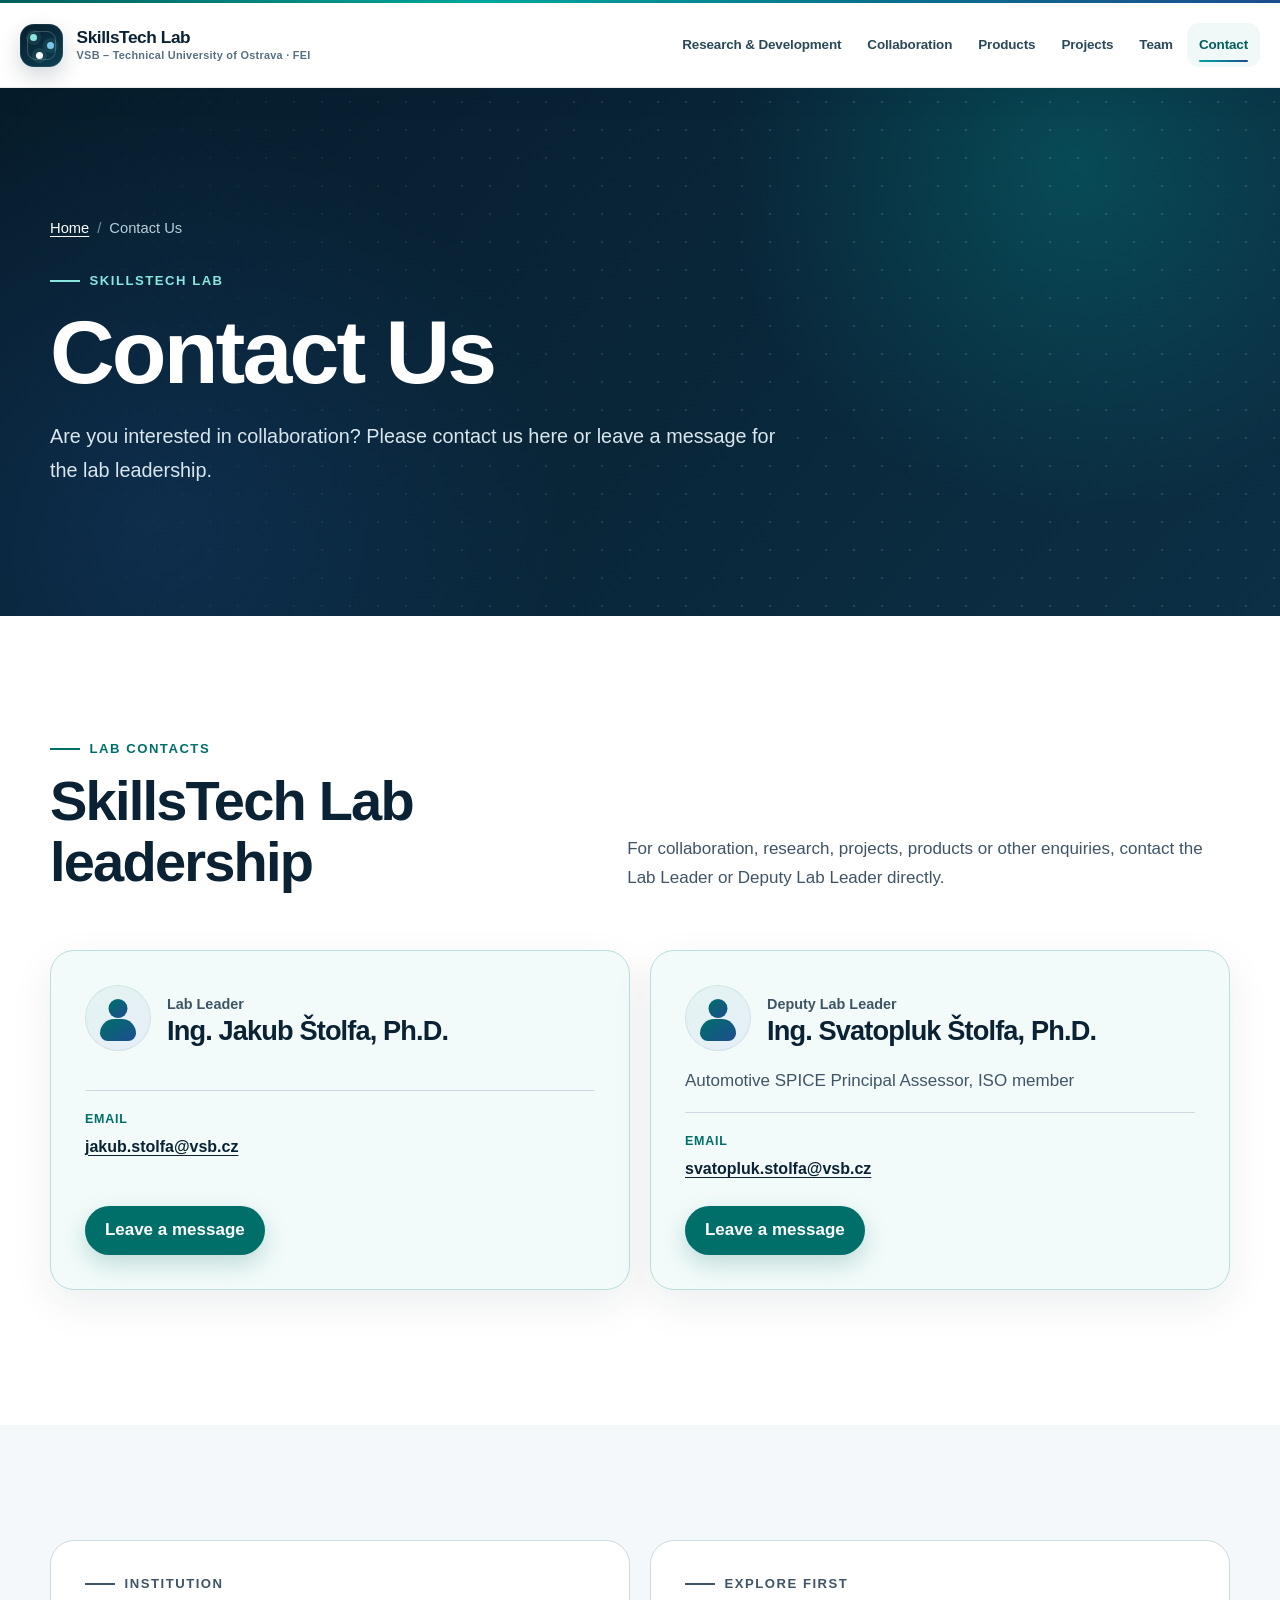
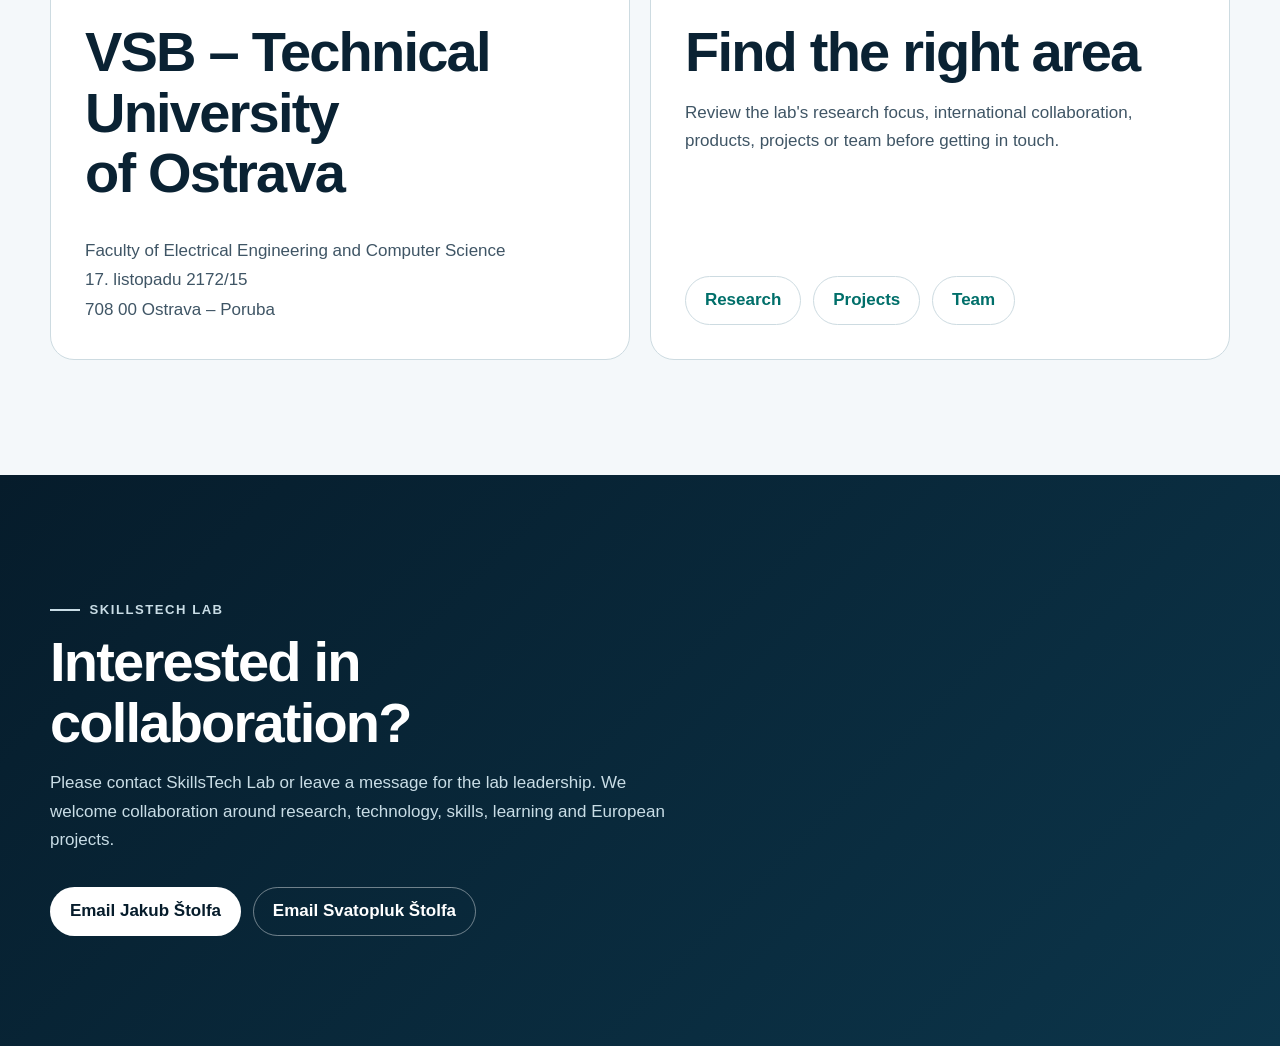
==== contact.html @ 65817375 "v3 v3" ====
<!DOCTYPE html>
<html lang="en"><head><meta charset="utf-8"/><meta content="width=device-width, initial-scale=1" name="viewport"/><title>Contact Us | SkillsTech Lab</title><link href="styles.css" rel="stylesheet"/><link href="assets/favicon.svg" rel="icon" type="image/svg+xml"/><link href="assets/favicon-32.png" rel="icon" sizes="32x32" type="image/png"/><link href="assets/apple-touch-icon.png" rel="apple-touch-icon" sizes="180x180"/></head><body style="margin:0"><header class="demo-header"><div aria-hidden="true" class="demo-header-accent"></div><div class="demo-nav"><a class="demo-brand" href="index.html"><span aria-hidden="true" class="demo-brand-mark"><i></i><i></i><i></i></span><span class="demo-brand-copy"><strong>SkillsTech Lab</strong><small>VSB – Technical University of Ostrava · FEI</small></span></a><nav aria-label="Primary"><a href="research-development.html">Research &amp; Development</a><a href="strategic-collaboration-network.html">Collaboration</a><a href="products.html">Products</a><a href="projects.html">Projects</a><a href="team.html">Team</a><a aria-current="page" href="contact.html">Contact</a></nav></div></header><div class="stl-site" id="stl-content">
<section aria-labelledby="stl-page-title" class="stl-page-hero stl-full-bleed">
<div class="stl-container">
<nav aria-label="Breadcrumb" class="stl-breadcrumbs"><a href="index.html">Home</a><span aria-hidden="true">/</span><span>Contact Us</span></nav>
<p class="stl-kicker">SkillsTech Lab</p>
<h1 id="stl-page-title">Contact Us</h1>
<p class="stl-lead">Are you interested in collaboration? Please contact us here or leave a message for the lab leadership.</p>
</div>
</section>
<section class="stl-section stl-full-bleed">
<div class="stl-container">
<div class="stl-section-heading">
<div><p class="stl-kicker">Lab contacts</p><h2>SkillsTech Lab leadership</h2></div>
<p>For collaboration, research, projects, products or other enquiries, contact the Lab Leader or Deputy Lab Leader directly.</p>
</div>
<div class="stl-team-leadership">
<article class="stl-card stl-person stl-contact-person stl-card--tint">
<div class="stl-person-top"><div aria-hidden="true" class="stl-avatar"></div><div><p class="stl-role">Lab Leader</p><h3>Ing. Jakub Štolfa, Ph.D.</h3></div></div>
<div class="stl-contact-detail"><span>Email</span><a class="stl-contact-email" href="mailto:jakub.stolfa@vsb.cz">jakub.stolfa@vsb.cz</a></div>
<div class="stl-actions stl-contact-message-actions"><a class="stl-button" href="mailto:jakub.stolfa@vsb.cz?subject=SkillsTech%20Lab%20collaboration">Leave a message</a></div></article>
<article class="stl-card stl-person stl-contact-person stl-card--tint">
<div class="stl-person-top"><div aria-hidden="true" class="stl-avatar"></div><div><p class="stl-role">Deputy Lab Leader</p><h3>Ing. Svatopluk Štolfa, Ph.D.</h3></div></div>
<p>Automotive SPICE Principal Assessor, ISO member</p>
<div class="stl-contact-detail"><span>Email</span><a class="stl-contact-email" href="mailto:svatopluk.stolfa@vsb.cz">svatopluk.stolfa@vsb.cz</a></div>
<div class="stl-actions stl-contact-message-actions"><a class="stl-button" href="mailto:svatopluk.stolfa@vsb.cz?subject=SkillsTech%20Lab%20collaboration">Leave a message</a></div></article>
</div>
</div>
</section>
<section class="stl-section stl-section--soft stl-full-bleed">
<div class="stl-container">
<div class="stl-grid stl-grid--2">
<article class="stl-card stl-card--flat stl-contact-context"><p class="stl-kicker">Institution</p><h2>VSB – Technical University of Ostrava</h2><address class="stl-address">Faculty of Electrical Engineering and Computer Science<br/>17. listopadu 2172/15<br/>708 00 Ostrava – Poruba</address></article>
<article class="stl-card stl-card--flat stl-contact-context">
<p class="stl-kicker">Explore first</p>
<h2>Find the right area</h2>
<p>Review the lab's research focus, international collaboration, products, projects or team before getting in touch.</p>
<div class="stl-actions"><a class="stl-button stl-button--text" href="research-development.html">Research</a><a class="stl-button stl-button--text" href="projects.html">Projects</a><a class="stl-button stl-button--text" href="team.html">Team</a></div>
</article>
</div>
</div>
</section>
<section class="stl-endcap stl-full-bleed">
<div class="stl-container">
<p class="stl-kicker">SkillsTech Lab</p>
<h2>Interested in collaboration?</h2>
<p>Please contact SkillsTech Lab or leave a message for the lab leadership. We welcome collaboration around research, technology, skills, learning and European projects.</p>
<div class="stl-actions"><a class="stl-button stl-button--light" href="mailto:jakub.stolfa@vsb.cz?subject=SkillsTech%20Lab%20collaboration">Email Jakub Štolfa</a><a class="stl-button stl-button--ghost" href="mailto:svatopluk.stolfa@vsb.cz?subject=SkillsTech%20Lab%20collaboration">Email Svatopluk Štolfa</a></div>
</div>
</section>
</div></body></html>
---- styles.css ----
/*
SkillsTech Lab - WordPress content styles
Scope: all selectors are intentionally contained under .stl-site to avoid changing the existing WordPress header/theme.
Source design: PPT v20260817 + supplied mock-up used for visual inspiration only.
Accessibility target: WCAG 2.2 AA-oriented implementation for the supplied page content.
*/

.stl-site {
  --stl-ink: #0a2233;
  --stl-ink-soft: #3f5565;
  --stl-bg: #ffffff;
  --stl-surface: #f4f8fa;
  --stl-surface-2: #eaf3f5;
  --stl-line: #cddbe1;
  --stl-teal: #006f6a;
  --stl-teal-bright: #00a79d;
  --stl-cyan: #08738f;
  --stl-blue: #1d4d8f;
  --stl-navy: #061c2b;
  --stl-navy-2: #0c2f45;
  --stl-focus: #ffbf47;
  --stl-radius-sm: 14px;
  --stl-radius: 24px;
  --stl-radius-lg: 34px;
  --stl-shadow: 0 22px 64px rgba(7, 32, 49, .12);
  --stl-shadow-soft: 0 14px 42px rgba(7, 32, 49, .08);
  --stl-content: 1180px;
  color: var(--stl-ink);
  background: var(--stl-bg);
  font-family: Inter, Aptos, "Segoe UI", Roboto, Helvetica, Arial, sans-serif;
  font-size: 17px;
  line-height: 1.68;
  text-rendering: optimizeLegibility;
  -webkit-font-smoothing: antialiased;
}

.stl-site *,
.stl-site *::before,
.stl-site *::after { box-sizing: border-box; }

.stl-site img,
.stl-site svg { max-width: 100%; height: auto; }

.stl-site a { color: var(--stl-teal); text-underline-offset: .18em; text-decoration-thickness: .08em; }
.stl-site a:hover { text-decoration-thickness: .13em; }

.stl-site :where(a, button, [tabindex]):focus-visible {
  outline: 3px solid var(--stl-navy);
  outline-offset: 3px;
  box-shadow: 0 0 0 6px var(--stl-focus);
  border-radius: 8px;
}

.stl-site h1,
.stl-site h2,
.stl-site h3,
.stl-site h4 {
  color: inherit;
  margin: 0;
  font-weight: 800;
  line-height: 1.08;
  letter-spacing: -.032em;
  text-wrap: balance;
}

.stl-site h1 { font-size: clamp(2.65rem, 7vw, 5.65rem); max-width: 11ch; }
.stl-site h2 { font-size: clamp(2rem, 4.4vw, 3.5rem); max-width: 18ch; }
.stl-site h3 { font-size: clamp(1.25rem, 2.2vw, 1.7rem); }
.stl-site h4 { font-size: 1.05rem; letter-spacing: -.015em; }
.stl-site p { margin: 0; }
.stl-site p + p { margin-top: 1rem; }
.stl-site ul { margin: 0; padding-left: 1.25rem; }
.stl-site li + li { margin-top: .62rem; }
.stl-site strong { font-weight: 780; }

.stl-site .stl-container {
  width: min(calc(100% - 40px), var(--stl-content));
  margin-inline: auto;
}

.stl-site .stl-full-bleed {
  width: 100vw;
  margin-left: calc(50% - 50vw);
  margin-right: calc(50% - 50vw);
}

.stl-site .stl-section {
  padding-block: clamp(72px, 9vw, 122px);
  position: relative;
}

.stl-site .stl-section--soft { background: var(--stl-surface); }
.stl-site .stl-section--ink { background: var(--stl-navy); color: #fff; }
.stl-site .stl-section--teal { background: #eaf8f7; }
.stl-site .stl-section--logo-wall { background: #fff; color: var(--stl-ink); }

.stl-site .stl-kicker {
  display: inline-flex;
  align-items: center;
  gap: .6rem;
  margin-bottom: .85rem;
  color: var(--stl-teal);
  font-size: .82rem;
  font-weight: 850;
  letter-spacing: .115em;
  line-height: 1.35;
  text-transform: uppercase;
}
.stl-site .stl-kicker::before {
  content: "";
  width: 30px;
  height: 2px;
  background: currentColor;
}
.stl-site .stl-section--ink .stl-kicker,
.stl-site .stl-page-hero .stl-kicker,
.stl-site .stl-hero .stl-kicker { color: #89e7e0; }

.stl-site .stl-lead {
  max-width: 68ch;
  margin-top: 1.25rem;
  color: var(--stl-ink-soft);
  font-size: clamp(1.06rem, 1.65vw, 1.24rem);
  line-height: 1.7;
}
.stl-site .stl-section--ink .stl-lead,
.stl-site .stl-page-hero .stl-lead,
.stl-site .stl-hero .stl-lead { color: #d8e7ee; }

.stl-site .stl-section-heading {
  display: grid;
  grid-template-columns: minmax(0, .9fr) minmax(0, 1.1fr);
  gap: clamp(24px, 7vw, 84px);
  align-items: end;
  margin-bottom: clamp(34px, 5vw, 58px);
}
.stl-site .stl-section-heading > :last-child { max-width: 66ch; color: var(--stl-ink-soft); }
.stl-site .stl-section--ink .stl-section-heading > :last-child { color: #c9dce5; }

/* Buttons */
.stl-site .stl-actions { display: flex; flex-wrap: wrap; gap: 12px; margin-top: 2rem; }
.stl-site .stl-button {
  min-height: 48px;
  display: inline-flex;
  align-items: center;
  justify-content: center;
  gap: .55rem;
  padding: .82rem 1.18rem;
  border: 1px solid transparent;
  border-radius: 999px;
  background: var(--stl-teal);
  color: #fff;
  font-weight: 800;
  line-height: 1.2;
  text-decoration: none;
  box-shadow: 0 9px 24px rgba(0, 111, 106, .22);
  transition: transform .18s ease, box-shadow .18s ease, background-color .18s ease;
}
.stl-site .stl-button:hover {
  background: #005d59;
  color: #fff;
  text-decoration: none;
  transform: translateY(-2px);
  box-shadow: 0 12px 28px rgba(0, 93, 89, .28);
}
.stl-site .stl-button--light { background: #fff; color: var(--stl-navy); box-shadow: none; }
.stl-site .stl-button--light:hover { background: #edf8f7; color: var(--stl-navy); }
.stl-site .stl-button--ghost { background: transparent; border-color: rgba(255,255,255,.42); color: #fff; box-shadow: none; }
.stl-site .stl-button--ghost:hover { background: rgba(255,255,255,.1); }
.stl-site .stl-button--text { background: transparent; color: var(--stl-teal); border-color: var(--stl-line); box-shadow: none; }
.stl-site .stl-button--text:hover { background: #eef8f7; color: #005d59; }

/* Home hero */
.stl-site .stl-hero {
  min-height: min(840px, 82svh);
  display: grid;
  align-items: center;
  overflow: hidden;
  isolation: isolate;
  color: #fff;
  background:
    radial-gradient(circle at 16% 18%, rgba(0, 167, 157, .34), transparent 30%),
    radial-gradient(circle at 86% 22%, rgba(11, 134, 168, .28), transparent 30%),
    radial-gradient(circle at 72% 88%, rgba(29, 77, 143, .28), transparent 32%),
    linear-gradient(125deg, #041522 0%, #08283b 54%, #071e31 100%);
}
.stl-site .stl-hero::before {
  content: "";
  position: absolute;
  inset: 0;
  z-index: -2;
  opacity: .6;
  background:
    conic-gradient(from 90deg at 50% 50%, transparent 0 18%, rgba(0,167,157,.28) 21%, transparent 26% 55%, rgba(11,134,168,.2) 60%, transparent 66% 100%);
  filter: blur(44px);
  animation: stl-aurora 24s linear infinite;
}
.stl-site .stl-hero::after {
  content: "";
  position: absolute;
  inset: 0;
  z-index: -1;
  opacity: .22;
  background-image:
    linear-gradient(rgba(255,255,255,.12) 1px, transparent 1px),
    linear-gradient(90deg, rgba(255,255,255,.12) 1px, transparent 1px);
  background-size: 64px 64px;
  mask-image: radial-gradient(circle at 70% 46%, #000 10%, transparent 64%);
}
@keyframes stl-aurora {
  0% { transform: translate3d(-2%, -1%, 0) rotate(0deg) scale(1); }
  50% { transform: translate3d(3%, 2%, 0) rotate(180deg) scale(1.04); }
  100% { transform: translate3d(-2%, -1%, 0) rotate(360deg) scale(1); }
}
.stl-site .stl-hero-grid {
  display: grid;
  grid-template-columns: minmax(0, 1.05fr) minmax(360px, .95fr);
  gap: clamp(40px, 7vw, 88px);
  align-items: center;
  padding-block: clamp(70px, 9vw, 116px);
}
.stl-site .stl-hero h1 { color: #fff; }
.stl-site .stl-hero .stl-lead { max-width: 63ch; }
.stl-site .stl-hero-note {
  margin-top: 1.15rem;
  max-width: 60ch;
  color: #9fc0ce;
  font-size: .93rem;
}
.stl-site .stl-focus-panel {
  position: relative;
  display: grid;
  grid-template-columns: repeat(2, minmax(0, 1fr));
  gap: 12px;
  padding: 18px;
  border: 1px solid rgba(255,255,255,.18);
  border-radius: var(--stl-radius-lg);
  background: rgba(255,255,255,.075);
  box-shadow: 0 30px 90px rgba(0,0,0,.24);
  backdrop-filter: blur(14px);
}
.stl-site .stl-focus-panel::before {
  content: "";
  position: absolute;
  inset: -1px;
  z-index: -1;
  border-radius: inherit;
  background: linear-gradient(135deg, rgba(137,231,224,.6), transparent 30%, transparent 70%, rgba(92,151,220,.5));
  opacity: .45;
}
.stl-site .stl-focus-card {
  min-height: 164px;
  display: flex;
  flex-direction: column;
  justify-content: space-between;
  gap: 18px;
  padding: 22px;
  border: 1px solid rgba(255,255,255,.12);
  border-radius: 22px;
  background: linear-gradient(155deg, rgba(255,255,255,.13), rgba(255,255,255,.055));
  color: #fff;
  text-decoration: none;
  transition: transform .18s ease, background-color .18s ease;
}
.stl-site .stl-focus-card:hover { transform: translateY(-3px); text-decoration: none; background: rgba(255,255,255,.12); }
.stl-site .stl-focus-card strong { font-size: 1.08rem; line-height: 1.24; }
.stl-site .stl-focus-card span { color: #b9d3de; font-size: .88rem; line-height: 1.45; }
.stl-site .stl-focus-index {
  width: 38px; height: 38px; display: grid; place-items: center;
  border-radius: 12px; background: rgba(137,231,224,.14); border: 1px solid rgba(137,231,224,.3);
  color: #a7f4ee; font-weight: 900; font-size: .86rem;
}
.stl-site .stl-stats {
  display: grid;
  grid-template-columns: repeat(3, minmax(0, 1fr));
  gap: 12px;
  margin-top: 2.2rem;
}
.stl-site .stl-stat {
  padding: 16px 18px;
  border-top: 1px solid rgba(255,255,255,.22);
}
.stl-site .stl-stat strong { display: block; color: #fff; font-size: clamp(1.35rem, 2.6vw, 2rem); line-height: 1.1; }
.stl-site .stl-stat span { display: block; margin-top: .4rem; color: #aac5d1; font-size: .86rem; line-height: 1.4; }

/* Standard page hero */
.stl-site .stl-page-hero {
  overflow: hidden;
  isolation: isolate;
  position: relative;
  padding-block: clamp(80px, 10vw, 132px);
  color: #fff;
  background:
    radial-gradient(circle at 84% 15%, rgba(0,167,157,.27), transparent 30%),
    radial-gradient(circle at 12% 82%, rgba(29,77,143,.28), transparent 34%),
    linear-gradient(130deg, var(--stl-navy), var(--stl-navy-2));
}
.stl-site .stl-page-hero::after {
  content: "";
  position: absolute;
  inset: 0;
  z-index: -1;
  opacity: .16;
  background-image: radial-gradient(circle, rgba(255,255,255,.8) 1px, transparent 1.5px);
  background-size: 28px 28px;
  mask-image: linear-gradient(90deg, transparent, #000 55%, #000);
}
.stl-site .stl-page-hero h1 { max-width: 13ch; }
.stl-site .stl-breadcrumbs { display: flex; flex-wrap: wrap; gap: .5rem; margin-bottom: 1.4rem; color: #b7cfd9; font-size: .92rem; }
.stl-site .stl-breadcrumbs a { color: #fff; }
.stl-site .stl-breadcrumbs span[aria-hidden="true"] { opacity: .65; }

/* Grids/cards */
.stl-site .stl-grid { display: grid; gap: 20px; }
.stl-site .stl-grid--2 { grid-template-columns: repeat(2, minmax(0, 1fr)); }
.stl-site .stl-grid--3 { grid-template-columns: repeat(3, minmax(0, 1fr)); }
.stl-site .stl-grid--4 { grid-template-columns: repeat(4, minmax(0, 1fr)); }

.stl-site .stl-card {
  position: relative;
  display: flex;
  flex-direction: column;
  gap: 16px;
  min-width: 0;
  padding: clamp(24px, 3vw, 34px);
  border: 1px solid var(--stl-line);
  border-radius: var(--stl-radius);
  background: #fff;
  box-shadow: var(--stl-shadow-soft);
}
.stl-site .stl-card p,
.stl-site .stl-card li { color: var(--stl-ink-soft); }
.stl-site .stl-card .stl-actions { margin-top: auto; padding-top: .45rem; }
.stl-site .stl-card--flat { box-shadow: none; }
.stl-site .stl-card--tint { background: #f2fbfa; border-color: #b9dfdc; }
.stl-site .stl-card--dark { background: #0a2a3d; border-color: rgba(255,255,255,.13); color: #fff; box-shadow: none; }
.stl-site .stl-card--dark p,
.stl-site .stl-card--dark li { color: #c8dce5; }
.stl-site .stl-card-number {
  width: 48px; height: 48px; display: grid; place-items: center;
  border-radius: 15px; background: #e6f6f4; color: var(--stl-teal); font-weight: 900;
}
.stl-site .stl-card--dark .stl-card-number { background: rgba(137,231,224,.13); color: #a7f4ee; }
.stl-site .stl-chip {
  width: fit-content;
  display: inline-flex;
  align-items: center;
  min-height: 30px;
  padding: .28rem .62rem;
  border-radius: 999px;
  background: #e9f6f5;
  color: #005d59;
  font-size: .76rem;
  font-weight: 850;
  line-height: 1.2;
  letter-spacing: .025em;
}
.stl-site .stl-chip--blue { background: #edf2fb; color: #244f89; }
.stl-site .stl-chip--ink { background: #e8eef1; color: #243e4e; }

/* Pillar blocks */
.stl-site .stl-pillar {
  scroll-margin-top: 110px;
  display: grid;
  grid-template-columns: minmax(260px, .72fr) minmax(0, 1.28fr);
  gap: clamp(28px, 6vw, 72px);
  align-items: start;
}
.stl-site .stl-pillar + .stl-pillar { margin-top: clamp(76px, 10vw, 126px); }
.stl-site .stl-pillar-label {
  position: sticky;
  top: 110px;
  padding: 28px;
  border-radius: var(--stl-radius);
  color: #fff;
  background: linear-gradient(145deg, #006f6a, #08738f);
  box-shadow: var(--stl-shadow);
}
.stl-site .stl-pillar-label--blue { background: linear-gradient(145deg, #19447c, #0d778f); }
.stl-site .stl-pillar-label--navy { background: linear-gradient(145deg, #082538, #1d4d8f); }
.stl-site .stl-pillar-label p { margin-top: .7rem; color: #d7eff1; }
.stl-site .stl-pillar-content { display: grid; gap: 16px; }
.stl-site .stl-point {
  display: grid;
  grid-template-columns: 42px 1fr;
  gap: 16px;
  padding: 22px;
  border: 1px solid var(--stl-line);
  border-radius: 20px;
  background: #fff;
}
.stl-site .stl-point-index {
  width: 42px; height: 42px; display: grid; place-items: center;
  border-radius: 13px; background: #e8f5f4; color: var(--stl-teal); font-weight: 900;
}
.stl-site .stl-point p { color: var(--stl-ink-soft); }
.stl-site .stl-evidence {
  margin-top: .9rem;
  padding: 16px 18px;
  border-left: 4px solid #62b9b3;
  border-radius: 0 14px 14px 0;
  background: #f0f8f8;
  color: #354e5d;
  font-size: .93rem;
}

/* Feature bands */
.stl-site .stl-band {
  display: grid;
  grid-template-columns: minmax(0, 1fr) auto;
  gap: 24px;
  align-items: center;
  padding: clamp(26px, 4vw, 42px);
  border-radius: var(--stl-radius-lg);
  color: #fff;
  background: linear-gradient(110deg, #006f6a, #08738f 58%, #1d4d8f);
  box-shadow: var(--stl-shadow);
}
.stl-site .stl-band h2 { font-size: clamp(1.8rem, 3vw, 2.7rem); }
.stl-site .stl-band p { max-width: 68ch; margin-top: .8rem; color: #e0f2f4; }

/* Products */
.stl-site .stl-product-card { min-height: 330px; }
.stl-site .stl-product-logo {
  position: relative;
  width: 100%;
  height: 92px;
  display: flex;
  align-items: center;
  justify-content: center;
  padding: 8px 10px;
  border: 0;
  border-radius: 0;
  background: transparent;
  overflow: hidden;
}
.stl-site .stl-product-logo img {
  display: block;
  width: auto;
  height: auto;
  max-width: min(100%, 230px);
  max-height: 66px;
  margin-inline: auto;
  object-fit: contain;
  object-position: center center;
}

/* Projects */
.stl-site .stl-project-group + .stl-project-group { margin-top: 66px; }
.stl-site .stl-project-group-head {
  display: flex;
  justify-content: space-between;
  gap: 22px;
  align-items: end;
  margin-bottom: 24px;
  padding-bottom: 16px;
  border-bottom: 1px solid var(--stl-line);
}
.stl-site .stl-project-group-head p { max-width: 60ch; color: var(--stl-ink-soft); }
.stl-site .stl-project-card { min-height: 245px; }
.stl-site .stl-project-mark {
  width: 64px; height: 64px; display: grid; place-items: center;
  flex: 0 0 auto;
  border-radius: 19px;
  background: linear-gradient(145deg, #e5f6f4, #eaf0f8);
  color: #0a5f67;
  font-size: .9rem;
  font-weight: 900;
  letter-spacing: .02em;
  text-align: center;
}
.stl-site .stl-project-card h3 { min-height: 2.2em; }
.stl-site .stl-project-card .stl-meta { display: flex; flex-wrap: wrap; gap: 7px; }
.stl-site .stl-project-card .stl-actions { margin-top: auto; }
.stl-site .stl-budget {
  margin-top: 42px;
  padding: 28px;
  border-radius: var(--stl-radius);
  background: #e9f7f6;
  border: 1px solid #b7ddd9;
  text-align: center;
}
.stl-site .stl-budget strong { display: block; font-size: clamp(1.55rem, 3vw, 2.45rem); color: #005f5a; line-height: 1.15; }
.stl-site .stl-budget span { display: block; margin-top: .55rem; color: var(--stl-ink-soft); }

/* Team */
.stl-site .stl-team-leadership {
  display: grid;
  grid-template-columns: repeat(2, minmax(0, 1fr));
  gap: 20px;
  margin-bottom: 20px;
}
.stl-site .stl-person { min-height: 250px; }
.stl-site .stl-person-top { display: flex; align-items: center; gap: 16px; }
.stl-site .stl-avatar {
  position: relative;
  width: 66px;
  height: 66px;
  display: block;
  flex: 0 0 auto;
  border-radius: 50%;
  background: linear-gradient(145deg, #e4f4f2, #e7eef8);
  box-shadow: inset 0 0 0 1px rgba(0,95,90,.10);
  overflow: hidden;
}
.stl-site .stl-avatar::before {
  content: "";
  position: absolute;
  width: 19px;
  height: 19px;
  left: 50%;
  top: 14px;
  transform: translateX(-50%);
  border-radius: 50%;
  background: linear-gradient(145deg, #006f6a, #1d4d8f);
}
.stl-site .stl-avatar::after {
  content: "";
  position: absolute;
  width: 36px;
  height: 22px;
  left: 50%;
  bottom: 10px;
  transform: translateX(-50%);
  border-radius: 20px 20px 11px 11px;
  background: linear-gradient(145deg, #006f6a, #1d4d8f);
}
.stl-site .stl-role { color: var(--stl-teal); font-weight: 800; font-size: .9rem; }
.stl-site .stl-person p { color: var(--stl-ink-soft); }
.stl-site .stl-team-note {
  margin-top: 20px;
  padding: 20px 22px;
  border: 1px dashed #9fb8c2;
  border-radius: 18px;
  background: #f8fbfc;
  color: var(--stl-ink-soft);
}

/* Link lists / collaboration */
.stl-site .stl-link-card a { font-weight: 820; }
.stl-site .stl-collab-step { min-height: 300px; }
.stl-site .stl-collab-step .stl-card-number { margin-bottom: .25rem; }

/* Compact home summaries */
.stl-site .stl-summary-card { min-height: 300px; }
.stl-site .stl-summary-card ul { color: var(--stl-ink-soft); }
.stl-site .stl-summary-list {
  display: grid;
  grid-template-columns: repeat(5, minmax(0, 1fr));
  gap: 10px;
}
.stl-site .stl-summary-pill {
  display: flex;
  align-items: center;
  justify-content: center;
  min-height: 82px;
  padding: 16px;
  border: 1px solid rgba(255,255,255,.14);
  border-radius: 18px;
  background: rgba(255,255,255,.07);
  color: #fff;
  font-weight: 800;
  text-align: center;
  line-height: 1.25;
}

/* Footer CTA inside content, not the theme footer */
.stl-site .stl-endcap {
  padding-block: clamp(74px, 9vw, 110px);
  background: linear-gradient(135deg, #061c2b, #0c354a);
  color: #fff;
}
.stl-site .stl-endcap h2 { max-width: 20ch; }
.stl-site .stl-endcap p { max-width: 66ch; margin-top: 1rem; color: #c9dde6; }

/* Utilities */
.stl-site .stl-muted { color: var(--stl-ink-soft); }
.stl-site .stl-max-text { max-width: 68ch; }
.stl-site .stl-mt-0 { margin-top: 0; }
.stl-site .stl-mt-1 { margin-top: 1rem; }
.stl-site .stl-mt-2 { margin-top: 2rem; }
.stl-site .stl-center { text-align: center; }
.stl-site .stl-center h2,
.stl-site .stl-center .stl-lead { margin-inline: auto; }
.stl-site [id] { scroll-margin-top: 110px; }

/* Responsive */
@media (max-width: 1060px) {
  .stl-site .stl-hero-grid { grid-template-columns: 1fr; }
  .stl-site .stl-focus-panel { max-width: 760px; }
  .stl-site .stl-grid--4 { grid-template-columns: repeat(2, minmax(0, 1fr)); }
  .stl-site .stl-grid--3 { grid-template-columns: repeat(2, minmax(0, 1fr)); }
  .stl-site .stl-summary-list { grid-template-columns: repeat(3, minmax(0, 1fr)); }
}

@media (max-width: 800px) {
  .stl-site { font-size: 16px; }
  .stl-site .stl-container { width: min(calc(100% - 28px), var(--stl-content)); }
  .stl-site .stl-section-heading,
  .stl-site .stl-pillar,
  .stl-site .stl-band { grid-template-columns: 1fr; }
  .stl-site .stl-pillar-label { position: static; }
  .stl-site .stl-grid--2,
  .stl-site .stl-grid--3,
  .stl-site .stl-grid--4,
  .stl-site .stl-team-leadership { grid-template-columns: 1fr; }
  .stl-site .stl-project-group-head { display: grid; align-items: start; }
  .stl-site .stl-stats { grid-template-columns: 1fr; }
  .stl-site .stl-stat { padding-inline: 0; }
  .stl-site .stl-summary-list { grid-template-columns: repeat(2, minmax(0, 1fr)); }
  .stl-site .stl-band .stl-actions { margin-top: 0; }
}

@media (max-width: 520px) {
  .stl-site .stl-hero { min-height: auto; }
  .stl-site .stl-focus-panel { grid-template-columns: 1fr; padding: 12px; border-radius: 24px; }
  .stl-site .stl-focus-card { min-height: 128px; }
  .stl-site .stl-summary-list { grid-template-columns: 1fr; }
  .stl-site .stl-button { width: 100%; }
  .stl-site .stl-actions { display: grid; }
  .stl-site .stl-point { grid-template-columns: 1fr; }
}

/* Respect user motion preferences. */
@media (prefers-reduced-motion: reduce) {
  .stl-site *,
  .stl-site *::before,
  .stl-site *::after {
    scroll-behavior: auto !important;
    animation-duration: .001ms !important;
    animation-iteration-count: 1 !important;
    transition-duration: .001ms !important;
  }
}

/* High-contrast preference support. */
@media (prefers-contrast: more) {
  .stl-site { --stl-line: #829aa5; --stl-ink-soft: #263e4c; }
  .stl-site .stl-card,
  .stl-site .stl-point { border-width: 2px; }
}

/* Printing: remove decorative animation/backgrounds and keep text legible. */
@media print {
  .stl-site .stl-hero,
  .stl-site .stl-page-hero,
  .stl-site .stl-section--ink,
  .stl-site .stl-endcap { background: #fff !important; color: #000 !important; }
  .stl-site .stl-hero::before,
  .stl-site .stl-hero::after,
  .stl-site .stl-page-hero::after { display: none !important; }
  .stl-site .stl-lead,
  .stl-site .stl-section--ink .stl-lead,
  .stl-site .stl-page-hero .stl-lead,
  .stl-site .stl-hero .stl-lead,
  .stl-site .stl-endcap p { color: #222 !important; }
  .stl-site .stl-button { border: 1px solid #222; background: #fff; color: #000; box-shadow: none; }
}

/* Standalone preview header only */
.demo-header {
  --demo-ink: #0a2233;
  --demo-soft: #577080;
  --demo-teal: #006f6a;
  position: sticky;
  top: 0;
  z-index: 1000;
  background: rgba(255,255,255,.92);
  border-bottom: 1px solid rgba(10,34,51,.09);
  box-shadow: 0 8px 30px rgba(7,32,49,.06);
  backdrop-filter: blur(20px) saturate(145%);
  -webkit-backdrop-filter: blur(20px) saturate(145%);
}
.demo-header-accent {
  height: 3px;
  background: linear-gradient(90deg, #005f5a 0%, #00a79d 38%, #08738f 67%, #1d4d8f 100%);
}
.demo-nav {
  width: min(calc(100% - 40px), 1240px);
  min-height: 84px;
  margin: auto;
  display: flex;
  align-items: center;
  justify-content: space-between;
  gap: clamp(20px, 4vw, 48px);
}
.demo-brand {
  display: inline-flex;
  align-items: center;
  gap: .85rem;
  flex: 0 0 auto;
  color: var(--demo-ink);
  text-decoration: none;
  letter-spacing: -.02em;
}
.demo-brand:hover { text-decoration: none; }
.demo-brand-mark {
  position: relative;
  width: 43px;
  height: 43px;
  display: block;
  flex: 0 0 auto;
  border-radius: 14px;
  background: linear-gradient(145deg, #061c2b, #0c4052);
  box-shadow: 0 9px 22px rgba(6,28,43,.18), inset 0 0 0 1px rgba(255,255,255,.08);
  overflow: hidden;
}
.demo-brand-mark::after {
  content: "";
  position: absolute;
  inset: 7px;
  border: 1px solid rgba(255,255,255,.2);
  border-radius: 9px;
}
.demo-brand-mark i {
  position: absolute;
  z-index: 1;
  display: block;
  width: 7px;
  height: 7px;
  border-radius: 50%;
  background: #8be6df;
  box-shadow: 0 0 0 4px rgba(139,230,223,.09);
}
.demo-brand-mark i:nth-child(1) { left: 10px; top: 10px; }
.demo-brand-mark i:nth-child(2) { right: 9px; top: 18px; background: #7cc5e8; }
.demo-brand-mark i:nth-child(3) { left: 16px; bottom: 8px; background: #fff; }
.demo-brand-copy { display: grid; gap: 1px; }
.demo-brand-copy strong {
  color: var(--demo-ink);
  font: 850 1.08rem/1.15 Inter, Aptos, "Segoe UI", Roboto, Helvetica, Arial, sans-serif;
  letter-spacing: -.025em;
}
.demo-brand-copy small {
  color: var(--demo-soft);
  font: 700 .68rem/1.25 Inter, Aptos, "Segoe UI", Roboto, Helvetica, Arial, sans-serif;
  letter-spacing: .025em;
  white-space: nowrap;
}
.demo-nav nav {
  display: flex;
  align-items: center;
  justify-content: flex-end;
  gap: 2px;
  min-width: 0;
}
.demo-nav nav a {
  position: relative;
  min-height: 44px;
  display: inline-flex;
  align-items: center;
  padding: 0 12px;
  border-radius: 12px;
  color: #294958;
  text-decoration: none;
  font: 760 .84rem/1.15 Inter, Aptos, "Segoe UI", Roboto, Helvetica, Arial, sans-serif;
  letter-spacing: -.01em;
  white-space: nowrap;
  transition: color .18s ease, background-color .18s ease, transform .18s ease;
}
.demo-nav nav a::after {
  content: "";
  position: absolute;
  left: 12px;
  right: 12px;
  bottom: 5px;
  height: 2px;
  border-radius: 999px;
  background: linear-gradient(90deg, #00a79d, #1d4d8f);
  transform: scaleX(0);
  transform-origin: left;
  transition: transform .18s ease;
}
.demo-nav nav a:hover {
  background: #edf7f7;
  color: #005f5a;
  text-decoration: none;
  transform: translateY(-1px);
}
.demo-nav nav a:hover::after,
.demo-nav nav a[aria-current="page"]::after { transform: scaleX(1); }
.demo-nav nav a[aria-current="page"] {
  background: #f0f8f8;
  color: #005f5a;
  font-weight: 850;
}
.demo-nav a:focus-visible {
  outline: 3px solid #061c2b;
  outline-offset: 3px;
  box-shadow: 0 0 0 6px #ffbf47;
}

/* Real project artwork from the supplied presentation assets */
.stl-site .stl-project-logo {
  width: 100%;
  height: 90px;
  display: flex;
  align-items: center;
  justify-content: center;
  padding: 8px 10px;
  border: 0;
  border-radius: 0;
  background: transparent;
  overflow: hidden;
}
.stl-site .stl-project-logo img {
  display: block;
  width: auto;
  height: auto;
  max-width: min(100%, 250px);
  max-height: 62px;
  margin-inline: auto;
  object-fit: contain;
  object-position: center center;
}
.stl-site .stl-project-logo-strip {
  display: grid;
  grid-template-columns: repeat(5, minmax(0, 1fr));
  gap: 12px;
}
.stl-site .stl-project-logo-tile {
  min-height: 142px;
  display: grid;
  grid-template-rows: 74px auto;
  align-items: center;
  gap: 10px;
  padding: 15px;
  border: 1px solid #dce7eb;
  border-radius: 20px;
  background: #fff;
  box-shadow: 0 12px 34px rgba(7,32,49,.07);
}
.stl-site .stl-project-logo-image {
  height: 74px;
  display: flex;
  align-items: center;
  justify-content: center;
  padding: 6px 8px;
  border: 0;
  border-radius: 0;
  background: transparent;
}
.stl-site .stl-project-logo-image img {
  display: block;
  width: auto;
  height: auto;
  max-width: min(100%, 220px);
  max-height: 54px;
  margin-inline: auto;
  object-fit: contain;
  object-position: center center;
}
.stl-site .stl-project-logo-tile span {
  color: var(--stl-ink);
  font-weight: 790;
  font-size: .82rem;
  line-height: 1.3;
  text-align: center;
}

.stl-site .stl-project-logo-period {
  display: block;
  margin-top: 0.25rem;
  color: var(--stl-muted);
  font-size: 0.78rem;
  font-weight: 700;
  line-height: 1.25;
  text-align: center;
}

.stl-site .stl-collab-asset {
  height: 86px;
  display: flex;
  align-items: center;
  justify-content: center;
  margin-bottom: 14px;
}
.stl-site .stl-collab-asset img {
  display: block;
  width: auto;
  max-width: 190px;
  max-height: 78px;
  margin-inline: auto;
  object-fit: contain;
  object-position: center center;
}
.stl-site .stl-collab-assets {
  display: flex;
  align-items: stretch;
  gap: 10px;
  margin-bottom: 14px;
}
.stl-site .stl-collab-assets .stl-collab-asset {
  flex: 1 1 0;
  min-width: 0;
  margin-bottom: 0;
}
.stl-site .stl-collab-asset--center { justify-content: center; }

/* Contact page */
.stl-site .stl-contact-person { min-height: 280px; }
.stl-site .stl-contact-detail {
  margin-top: auto;
  padding-top: 18px;
  border-top: 1px solid var(--stl-line);
  display: grid;
  gap: 4px;
}
.stl-site .stl-contact-detail span {
  color: var(--stl-teal);
  font-size: .78rem;
  font-weight: 850;
  letter-spacing: .06em;
  text-transform: uppercase;
}
.stl-site .stl-contact-detail strong { color: var(--stl-ink-soft); font-size: .95rem; }
.stl-site .stl-contact-context { min-height: 250px; }
.stl-site .stl-contact-context > p:not(.stl-kicker) { color: var(--stl-ink-soft); }

@media (max-width: 1120px) {
  .demo-nav { width: min(calc(100% - 30px), 1240px); gap: 18px; }
  .demo-brand-copy small { display: none; }
  .demo-nav nav a { padding-inline: 9px; font-size: .79rem; }
  .stl-site .stl-project-logo-strip { grid-template-columns: repeat(3, minmax(0, 1fr)); }
}
@media (max-width: 850px) {
  .demo-header { position: relative; }
  .demo-nav {
    min-height: auto;
    padding: 14px 0 12px;
    align-items: stretch;
    flex-direction: column;
    gap: 12px;
  }
  .demo-brand-copy small { display: block; white-space: normal; }
  .demo-nav nav {
    justify-content: flex-start;
    gap: 4px;
    padding-bottom: 3px;
    overflow-x: auto;
    scrollbar-width: thin;
    -webkit-overflow-scrolling: touch;
  }
  .demo-nav nav a { flex: 0 0 auto; padding-inline: 10px; }
}
@media (max-width: 620px) {
  .demo-nav { width: min(calc(100% - 24px), 1240px); }
  .demo-brand-mark { width: 39px; height: 39px; border-radius: 13px; }
  .demo-brand-copy strong { font-size: 1rem; }
  .demo-brand-copy small { font-size: .62rem; }
  .stl-site .stl-project-logo-strip { grid-template-columns: 1fr 1fr; }
  .stl-site .stl-project-logo-tile { min-height: 126px; }
}
@media (max-width: 420px) {
  .stl-site .stl-project-logo-strip { grid-template-columns: 1fr; }
}
@media (prefers-reduced-motion: reduce) {
  .demo-nav nav a { transition: none; }
  .demo-nav nav a::after { transition: none; }
}


/* Project periods and contact details */
.stl-site .stl-project-period {
  display: inline-grid;
  gap: 2px;
  align-self: flex-start;
  margin: 4px 0 2px;
  padding: 9px 12px;
  border-radius: 13px;
  background: #f0f8f8;
  color: var(--stl-ink);
}
.stl-site .stl-project-period span { color: var(--stl-teal); font-size: .7rem; font-weight: 850; letter-spacing: .07em; text-transform: uppercase; }
.stl-site .stl-project-period strong { font-size: .9rem; line-height: 1.25; }
.stl-site .stl-project-period--pending { background: #f6f7f8; color: var(--stl-ink-soft); }
.stl-site .stl-contact-email { color: var(--stl-ink); font-size: 1rem; font-weight: 820; overflow-wrap: anywhere; }
.stl-site .stl-contact-email:hover { color: var(--stl-teal); }
.stl-site .stl-address { margin-top: 1rem; color: var(--stl-ink-soft); font-style: normal; line-height: 1.75; }
.stl-site .stl-person-email { margin-top: auto; }


/* Current refinement: area symbols, compact project duration, compact events card */
.stl-site .stl-focus-index { width:auto; min-width:76px; height:38px; display:inline-flex; align-items:center; justify-content:center; gap:8px; padding:0 10px; }
.stl-site .stl-focus-index img { width:19px; height:19px; filter:brightness(0) saturate(100%) invert(89%) sepia(22%) saturate(664%) hue-rotate(124deg) brightness(104%) contrast(91%); }
.stl-site .stl-focus-index b { font:inherit; font-weight:900; }
.stl-site .stl-area-number { display:inline-flex; align-items:center; gap:10px; width:fit-content; }
.stl-site .stl-area-number .stl-card-number { flex:0 0 auto; }
.stl-site .stl-area-number > img { width:30px; height:30px; opacity:.88; }
.stl-site .stl-pillar-focus { display:inline-flex; align-items:center; gap:9px; margin-bottom:.65rem; color:#c7f2ee; font-size:.78rem; font-weight:850; letter-spacing:.09em; text-transform:uppercase; }
.stl-site .stl-pillar-focus img { width:24px; height:24px; filter:brightness(0) saturate(100%) invert(93%) sepia(16%) saturate(733%) hue-rotate(121deg) brightness(103%) contrast(90%); }
.stl-site .stl-project-period { display:inline-flex; align-items:center; gap:6px; align-self:flex-start; margin:1px 0 0; padding:5px 9px; border-radius:999px; background:#f0f8f8; color:var(--stl-ink); white-space:nowrap; }
.stl-site .stl-project-period span { color:var(--stl-teal); font-size:.62rem; font-weight:850; letter-spacing:.055em; text-transform:uppercase; line-height:1; }
.stl-site .stl-project-period strong { font-size:.78rem; line-height:1.1; }
.stl-site .stl-project-card h3 { min-height:0; margin-bottom:0; }
.stl-site .stl-collab-event-card { margin-top:18px; display:flex; align-items:center; gap:18px; padding:18px 22px; border:1px solid var(--stl-line); border-radius:18px; background:#f7fafb; box-shadow:none; }
.stl-site .stl-collab-event-card .stl-card-number { width:40px; height:40px; border-radius:12px; flex:0 0 auto; }
.stl-site .stl-collab-event-card h3 { margin:0; font-size:1.02rem; }
.stl-site .stl-collab-event-card p { margin:.3rem 0 0; color:var(--stl-ink-soft); font-size:.9rem; line-height:1.5; }
@media (max-width:620px) { .stl-site .stl-collab-event-card { align-items:flex-start; padding:16px; } .stl-site .stl-project-period { white-space:normal; } }


/* Homepage research areas: exactly three, presented as full-width horizontal rows
   to avoid an orphaned fourth grid position at medium screen sizes. */
.stl-site .stl-home-areas {
  display: grid;
  grid-template-columns: 1fr;
  gap: 16px;
}
.stl-site .stl-home-area-card {
  min-height: 0;
  display: grid;
  grid-template-columns: auto minmax(0, 1fr) auto;
  align-items: center;
  gap: clamp(18px, 3vw, 34px);
  padding-block: clamp(22px, 2.6vw, 30px);
}
.stl-site .stl-home-area-card .stl-area-number { margin: 0; }
.stl-site .stl-home-area-copy { display: grid; gap: 6px; }
.stl-site .stl-home-area-copy h3,
.stl-site .stl-home-area-copy p { margin: 0; }
.stl-site .stl-home-area-copy p { max-width: 78ch; }
.stl-site .stl-home-area-card .stl-actions {
  margin: 0;
  padding: 0;
  align-self: center;
}

/* LinkedIn-backed team photo: use only when a verified public image is available.
   The existing pseudo-element person icon remains the automatic fallback. */
.stl-site .stl-avatar-link { text-decoration: none; }
.stl-site .stl-avatar--photo::before,
.stl-site .stl-avatar--photo::after { display: none; }
.stl-site .stl-avatar--photo img {
  display: block;
  width: 100%;
  height: 100%;
  object-fit: cover;
  object-position: center;
}
.stl-site .stl-avatar-link:hover { box-shadow: 0 0 0 4px rgba(0,111,106,.16); }
.stl-site .stl-avatar-link:focus-visible {
  outline: 3px solid #0a7681;
  outline-offset: 4px;
}

@media (max-width: 760px) {
  .stl-site .stl-home-area-card {
    grid-template-columns: auto minmax(0, 1fr);
    align-items: start;
  }
  .stl-site .stl-home-area-card .stl-actions {
    grid-column: 1 / -1;
    justify-self: start;
  }
}


/* 2026-08 R&D expansion + homepage layout correction */
/* Hero focus: three items read as one compact vertical sequence. */
.stl-site .stl-focus-panel {
  grid-template-columns: 1fr;
  max-width: 560px;
  justify-self: end;
}
.stl-site .stl-focus-card {
  min-height: 0;
  display: grid;
  grid-template-columns: auto minmax(0, 1fr);
  grid-template-rows: auto auto;
  align-items: center;
  gap: 3px 16px;
  padding: 17px 19px;
}
.stl-site .stl-focus-card .stl-focus-index { grid-row: 1 / span 2; }
.stl-site .stl-focus-card strong { align-self: end; }
.stl-site .stl-focus-card > span:last-child { grid-column: 2; align-self: start; }

/* Main R&D summary: restore the intended three-column desktop composition. */
.stl-site .stl-home-areas {
  grid-template-columns: repeat(3, minmax(0, 1fr));
  gap: 20px;
}
.stl-site .stl-home-area-card {
  min-height: 325px;
  display: flex;
  flex-direction: column;
  align-items: stretch;
  gap: 18px;
  padding-block: 28px;
}
.stl-site .stl-home-area-card .stl-area-number { margin: 0; }
.stl-site .stl-home-area-card .stl-actions {
  margin-top: auto;
  padding-top: 4px;
  align-self: stretch;
}

/* Rich R&D resource blocks */
.stl-site .stl-rd-expansion {
  margin-top: 30px;
  padding-top: 28px;
  border-top: 1px solid var(--stl-line);
}
.stl-site .stl-rd-expansion > h3 {
  margin: 0 0 8px;
  font-size: clamp(1.25rem, 2vw, 1.6rem);
}
.stl-site .stl-rd-intro {
  max-width: 76ch;
  margin: 0 0 20px;
  color: var(--stl-ink-soft);
  line-height: 1.7;
}
.stl-site .stl-resource-grid {
  display: grid;
  grid-template-columns: repeat(3, minmax(0, 1fr));
  gap: 14px;
}
.stl-site .stl-resource-grid--2 { grid-template-columns: repeat(2, minmax(0, 1fr)); }
.stl-site .stl-resource-card {
  min-width: 0;
  padding: 18px;
  border: 1px solid var(--stl-line);
  border-radius: 16px;
  background: #fff;
}
.stl-site .stl-resource-card--tint { background: #f5fafb; }
.stl-site .stl-resource-card h4 {
  margin: 5px 0 7px;
  font-size: 1.02rem;
  line-height: 1.3;
}
.stl-site .stl-resource-card p {
  margin: 0;
  color: var(--stl-ink-soft);
  font-size: .9rem;
  line-height: 1.6;
}
.stl-site .stl-resource-eyebrow {
  color: var(--stl-teal);
  font-size: .69rem;
  font-weight: 850;
  letter-spacing: .075em;
  text-transform: uppercase;
}
.stl-site .stl-resource-links {
  display: flex;
  flex-wrap: wrap;
  gap: 7px 12px;
  margin-top: 13px;
}
.stl-site .stl-resource-links a,
.stl-site .stl-inline-link {
  color: var(--stl-teal-dark, #075f5b);
  font-size: .82rem;
  font-weight: 800;
  text-decoration: underline;
  text-decoration-thickness: 1px;
  text-underline-offset: 3px;
}
.stl-site .stl-resource-links a:hover,
.stl-site .stl-inline-link:hover { text-decoration-thickness: 2px; }
.stl-site .stl-methodology {
  margin-top: 18px;
  padding: 22px;
  border-radius: 18px;
  background: #eef7f7;
}
.stl-site .stl-methodology h4 { margin: 0 0 6px; font-size: 1.08rem; }
.stl-site .stl-methodology > p { margin: 0; color: var(--stl-ink-soft); line-height: 1.65; }
.stl-site .stl-method-grid {
  display: grid;
  grid-template-columns: repeat(3, minmax(0, 1fr));
  gap: 10px;
  margin-top: 16px;
}
.stl-site .stl-method-step {
  display: grid;
  grid-template-columns: auto 1fr;
  gap: 10px;
  align-items: start;
  padding: 13px;
  border-radius: 13px;
  background: rgba(255,255,255,.78);
}
.stl-site .stl-method-step b {
  display: grid;
  place-items: center;
  width: 28px;
  height: 28px;
  border-radius: 9px;
  background: var(--stl-teal);
  color: #fff;
  font-size: .72rem;
}
.stl-site .stl-method-step span { color: var(--stl-ink-soft); font-size: .84rem; line-height: 1.48; }
.stl-site .stl-note-box {
  margin-top: 16px;
  padding: 15px 17px;
  border-left: 3px solid var(--stl-teal);
  border-radius: 0 12px 12px 0;
  background: #f5fafb;
  color: var(--stl-ink-soft);
  line-height: 1.62;
}
.stl-site .stl-note-box strong { color: var(--stl-ink); }
.stl-site .stl-course-grid,
.stl-site .stl-publication-grid {
  display: grid;
  grid-template-columns: repeat(2, minmax(0, 1fr));
  gap: 12px;
  margin-top: 14px;
}
.stl-site .stl-course-link,
.stl-site .stl-publication-card {
  display: block;
  padding: 15px 16px;
  border: 1px solid var(--stl-line);
  border-radius: 14px;
  background: #fff;
  color: inherit;
  text-decoration: none;
}
.stl-site .stl-course-link:hover,
.stl-site .stl-publication-card:hover {
  border-color: rgba(0,111,106,.45);
  box-shadow: 0 9px 22px rgba(23,43,54,.07);
}
.stl-site .stl-course-link strong,
.stl-site .stl-publication-card strong { display: block; color: var(--stl-ink); line-height: 1.35; }
.stl-site .stl-course-link span,
.stl-site .stl-publication-card span { display: block; margin-top: 5px; color: var(--stl-ink-soft); font-size: .82rem; line-height: 1.5; }
.stl-site .stl-publication-card em { display: block; margin-top: 9px; color: var(--stl-teal); font-size: .74rem; font-style: normal; font-weight: 850; }
.stl-site .stl-person-research { margin-top: auto; padding-top: 14px; }
.stl-site .stl-person-research .stl-button { font-size: .76rem; }

@media (max-width: 900px) {
  .stl-site .stl-home-areas { grid-template-columns: 1fr; }
  .stl-site .stl-home-area-card { min-height: 0; }
  .stl-site .stl-resource-grid,
  .stl-site .stl-resource-grid--2,
  .stl-site .stl-method-grid { grid-template-columns: 1fr 1fr; }
}
@media (max-width: 650px) {
  .stl-site .stl-focus-panel { max-width: none; justify-self: stretch; }
  .stl-site .stl-focus-card { padding: 15px; }
  .stl-site .stl-resource-grid,
  .stl-site .stl-resource-grid--2,
  .stl-site .stl-method-grid,
  .stl-site .stl-course-grid,
  .stl-site .stl-publication-grid { grid-template-columns: 1fr; }
  .stl-site .stl-methodology { padding: 17px; }
}
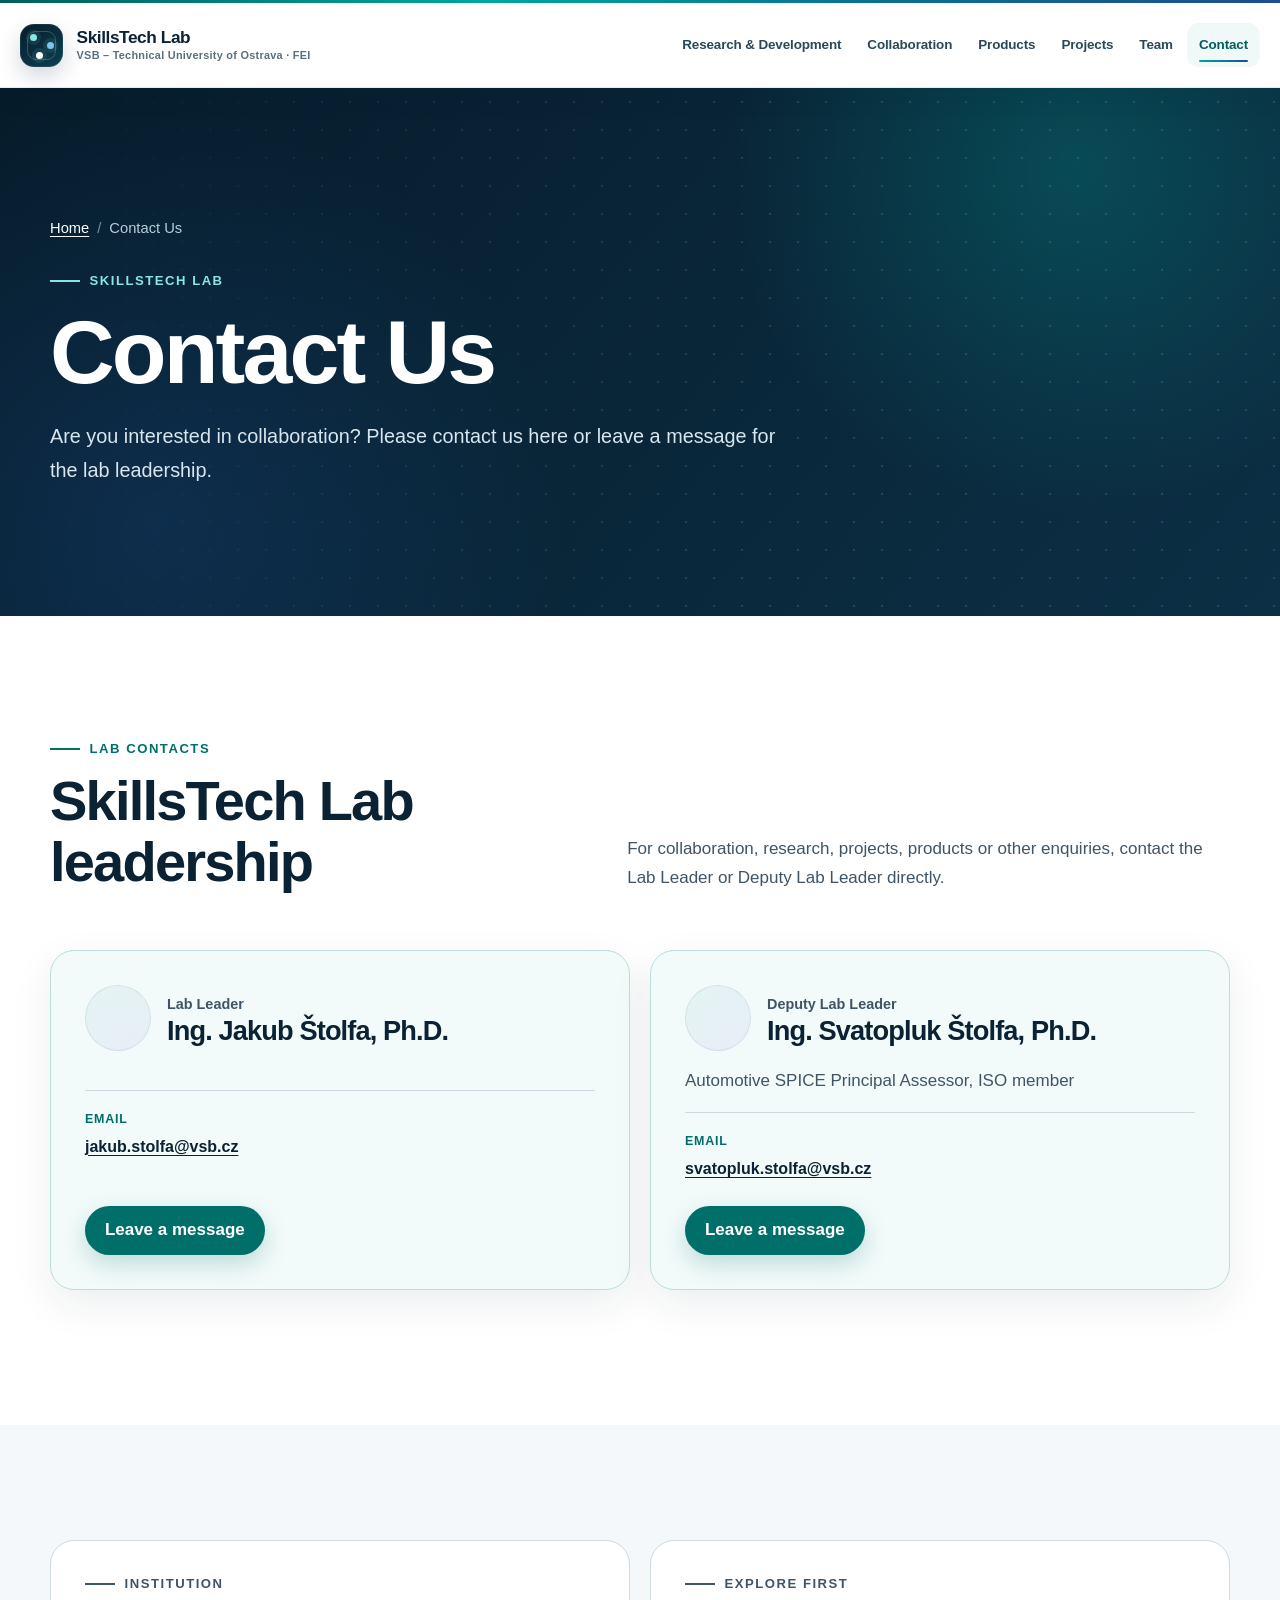
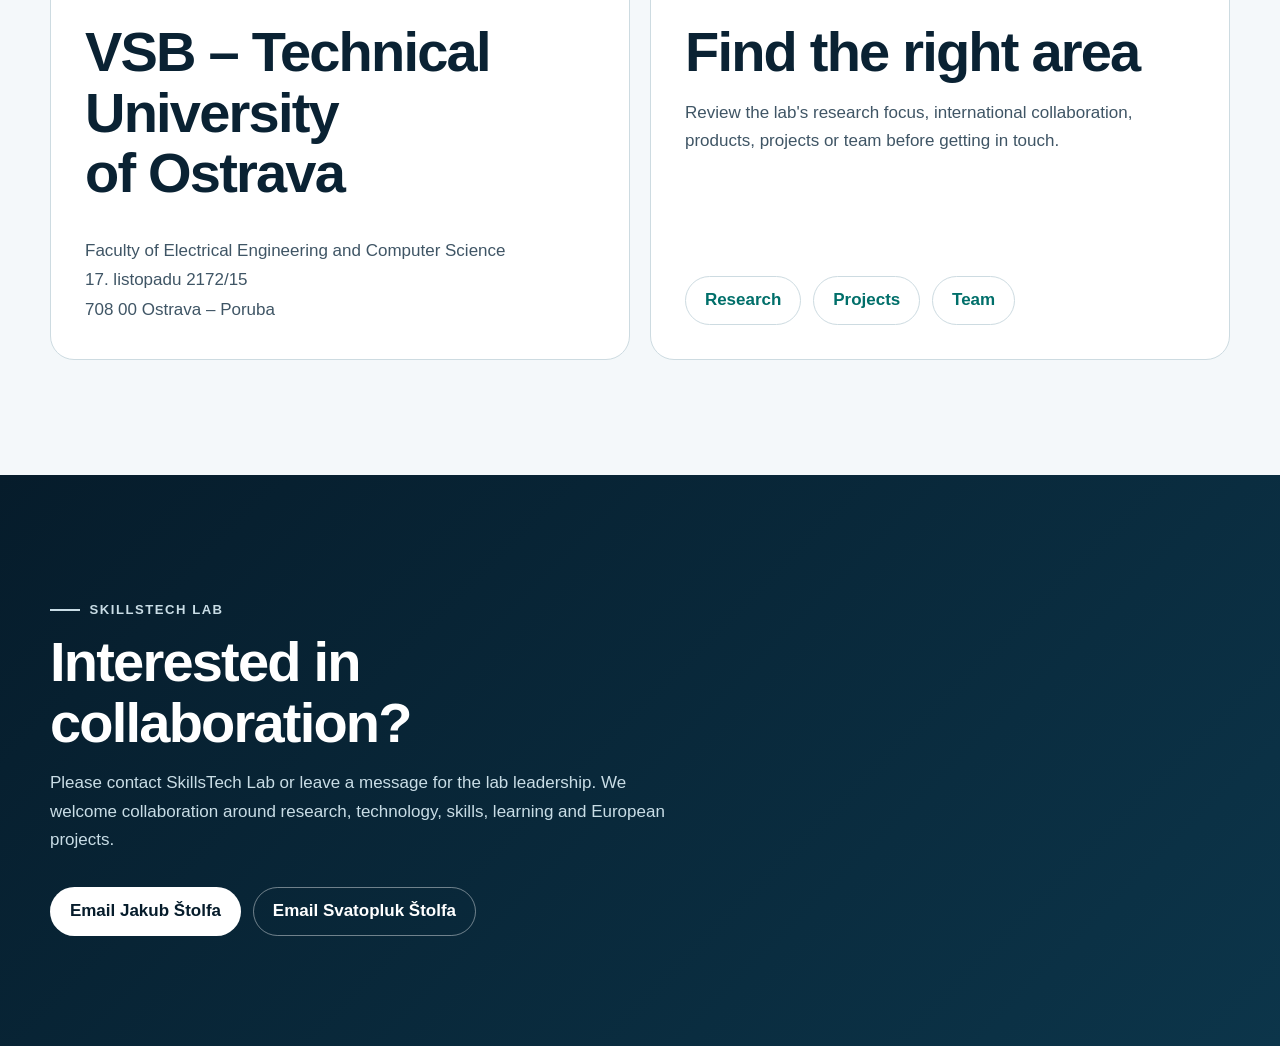
==== commit 2685d4f5: "v4 v4" ====
--- a/contact.html
+++ b/contact.html
@@ -1,5 +1,6 @@
 <!DOCTYPE html>
-<html lang="en"><head><meta charset="utf-8"/><meta content="width=device-width, initial-scale=1" name="viewport"/><title>Contact Us | SkillsTech Lab</title><link href="styles.css" rel="stylesheet"/><link href="assets/favicon.svg" rel="icon" type="image/svg+xml"/><link href="assets/favicon-32.png" rel="icon" sizes="32x32" type="image/png"/><link href="assets/apple-touch-icon.png" rel="apple-touch-icon" sizes="180x180"/></head><body style="margin:0"><header class="demo-header"><div aria-hidden="true" class="demo-header-accent"></div><div class="demo-nav"><a class="demo-brand" href="index.html"><span aria-hidden="true" class="demo-brand-mark"><i></i><i></i><i></i></span><span class="demo-brand-copy"><strong>SkillsTech Lab</strong><small>VSB – Technical University of Ostrava · FEI</small></span></a><nav aria-label="Primary"><a href="research-development.html">Research &amp; Development</a><a href="strategic-collaboration-network.html">Collaboration</a><a href="products.html">Products</a><a href="projects.html">Projects</a><a href="team.html">Team</a><a aria-current="page" href="contact.html">Contact</a></nav></div></header><div class="stl-site" id="stl-content">
+
+<html lang="en"><head><meta charset="utf-8"/><meta content="width=device-width, initial-scale=1" name="viewport"/><title>Contact Us | SkillsTech Lab</title><link href="styles.css" rel="stylesheet"/><link href="assets/favicon.svg" rel="icon" type="image/svg+xml"/><link href="assets/favicon-32.png" rel="icon" sizes="32x32" type="image/png"/><link href="assets/apple-touch-icon.png" rel="apple-touch-icon" sizes="180x180"/></head><body style="margin:0"><header class="demo-header"><div aria-hidden="true" class="demo-header-accent"></div><div class="demo-nav"><a class="demo-brand" href="index.html"><span aria-hidden="true" class="demo-brand-mark"><i></i><i></i><i></i></span><span class="demo-brand-copy"><strong>SkillsTech Lab</strong><small>VSB – Technical University of Ostrava · FEI</small></span></a><button aria-controls="demo-primary-nav" aria-expanded="false" aria-label="Open navigation menu" class="demo-menu-toggle" type="button"><span aria-hidden="true"></span><span aria-hidden="true"></span><span aria-hidden="true"></span></button><nav aria-label="Primary" data-open="false" id="demo-primary-nav"><a href="research-development.html">Research &amp; Development</a><a href="strategic-collaboration-network.html">Collaboration</a><a href="products.html">Products</a><a href="projects.html">Projects</a><a href="team.html">Team</a><a aria-current="page" href="contact.html">Contact</a></nav></div></header><div class="stl-site" id="stl-content">
 <section aria-labelledby="stl-page-title" class="stl-page-hero stl-full-bleed">
 <div class="stl-container">
 <nav aria-label="Breadcrumb" class="stl-breadcrumbs"><a href="index.html">Home</a><span aria-hidden="true">/</span><span>Contact Us</span></nav>
@@ -16,11 +17,11 @@
 </div>
 <div class="stl-team-leadership">
 <article class="stl-card stl-person stl-contact-person stl-card--tint">
-<div class="stl-person-top"><div aria-hidden="true" class="stl-avatar"></div><div><p class="stl-role">Lab Leader</p><h3>Ing. Jakub Štolfa, Ph.D.</h3></div></div>
+<div class="stl-person-top"><div class="stl-avatar stl-avatar--photo"><img alt="Jakub Štolfa" decoding="async" loading="lazy" onerror="this.remove();this.parentElement.classList.remove('stl-avatar--photo')" referrerpolicy="no-referrer" src="https://media.licdn.com/dms/image/v2/C5603AQFQNDHJywJSfA/profile-displayphoto-shrink_200_200/profile-displayphoto-shrink_200_200/0/1565177416985?e=2147483647&amp;t=F_jRFLxVQv9EkkKaudqaiWW73NqvSwDwxLXxCBRmxi4&amp;v=beta"/></div><div><p class="stl-role">Lab Leader</p><h3>Ing. Jakub Štolfa, Ph.D.</h3></div></div>
 <div class="stl-contact-detail"><span>Email</span><a class="stl-contact-email" href="mailto:jakub.stolfa@vsb.cz">jakub.stolfa@vsb.cz</a></div>
 <div class="stl-actions stl-contact-message-actions"><a class="stl-button" href="mailto:jakub.stolfa@vsb.cz?subject=SkillsTech%20Lab%20collaboration">Leave a message</a></div></article>
 <article class="stl-card stl-person stl-contact-person stl-card--tint">
-<div class="stl-person-top"><div aria-hidden="true" class="stl-avatar"></div><div><p class="stl-role">Deputy Lab Leader</p><h3>Ing. Svatopluk Štolfa, Ph.D.</h3></div></div>
+<div class="stl-person-top"><div class="stl-avatar stl-avatar--photo"><img alt="Svatopluk Štolfa" decoding="async" loading="lazy" onerror="this.remove();this.parentElement.classList.remove('stl-avatar--photo')" referrerpolicy="no-referrer" src="https://media.licdn.com/dms/image/v2/C5603AQHvuAElLj3Tjw/profile-displayphoto-shrink_800_800/profile-displayphoto-shrink_800_800/0/1579268374802?e=1788393600&amp;v=beta&amp;t=J__UDE4Uug3UkAa-SETCk0Wkm-ZQ8UpiNxeWoXHxiso"/></div><div><p class="stl-role">Deputy Lab Leader</p><h3>Ing. Svatopluk Štolfa, Ph.D.</h3></div></div>
 <p>Automotive SPICE Principal Assessor, ISO member</p>
 <div class="stl-contact-detail"><span>Email</span><a class="stl-contact-email" href="mailto:svatopluk.stolfa@vsb.cz">svatopluk.stolfa@vsb.cz</a></div>
 <div class="stl-actions stl-contact-message-actions"><a class="stl-button" href="mailto:svatopluk.stolfa@vsb.cz?subject=SkillsTech%20Lab%20collaboration">Leave a message</a></div></article>
@@ -48,4 +49,4 @@
 <div class="stl-actions"><a class="stl-button stl-button--light" href="mailto:jakub.stolfa@vsb.cz?subject=SkillsTech%20Lab%20collaboration">Email Jakub Štolfa</a><a class="stl-button stl-button--ghost" href="mailto:svatopluk.stolfa@vsb.cz?subject=SkillsTech%20Lab%20collaboration">Email Svatopluk Štolfa</a></div>
 </div>
 </section>
-</div></body></html>+</div><script defer="True" src="mobile-menu.js"></script></body></html>
--- a/styles.css
+++ b/styles.css
@@ -1252,3 +1252,108 @@
   .stl-site .stl-publication-grid { grid-template-columns: 1fr; }
   .stl-site .stl-methodology { padding: 17px; }
 }
+
+/* Text-only finalized project cards where no project artwork is available */
+.stl-site .stl-project-card--no-logo { justify-content: flex-start; }
+.stl-site .stl-project-card--no-logo .stl-project-summary { margin: 0; font-size: .92rem; line-height: 1.55; }
+.stl-site .stl-project-card--no-logo .stl-actions { margin-top: auto; }
+
+/* Mobile burger navigation */
+.demo-nav { position: relative; }
+.demo-menu-toggle {
+  display: none;
+  width: 46px;
+  height: 46px;
+  flex: 0 0 46px;
+  align-items: center;
+  justify-content: center;
+  flex-direction: column;
+  gap: 5px;
+  padding: 0;
+  border: 1px solid rgba(10,34,51,.12);
+  border-radius: 14px;
+  background: #fff;
+  color: var(--demo-ink);
+  box-shadow: 0 7px 20px rgba(7,32,49,.07);
+  cursor: pointer;
+}
+.demo-menu-toggle span {
+  width: 20px;
+  height: 2px;
+  display: block;
+  border-radius: 999px;
+  background: currentColor;
+  transform-origin: center;
+  transition: transform .18s ease, opacity .18s ease;
+}
+.demo-menu-toggle:hover { background: #f4f9f9; border-color: rgba(0,111,106,.25); }
+.demo-menu-toggle:focus-visible {
+  outline: 3px solid #0a7681;
+  outline-offset: 3px;
+}
+.demo-menu-toggle[aria-expanded="true"] span:nth-child(1) { transform: translateY(7px) rotate(45deg); }
+.demo-menu-toggle[aria-expanded="true"] span:nth-child(2) { opacity: 0; }
+.demo-menu-toggle[aria-expanded="true"] span:nth-child(3) { transform: translateY(-7px) rotate(-45deg); }
+
+@media (max-width: 850px) {
+  .demo-header { position: sticky; top: 0; }
+  .demo-nav {
+    min-height: 68px;
+    padding: 10px 0;
+    flex-direction: row;
+    align-items: center;
+    justify-content: space-between;
+    gap: 12px;
+  }
+  .demo-brand { min-width: 0; }
+  .demo-brand-copy { min-width: 0; }
+  .demo-brand-copy small {
+    display: block;
+    max-width: min(58vw, 360px);
+    overflow: hidden;
+    text-overflow: ellipsis;
+    white-space: nowrap;
+  }
+  .demo-menu-toggle { display: inline-flex; }
+  .demo-nav nav {
+    display: none;
+    position: absolute;
+    z-index: 1001;
+    top: calc(100% + 8px);
+    left: 0;
+    right: 0;
+    overflow: visible;
+    grid-template-columns: 1fr;
+    gap: 3px;
+    padding: 10px;
+    border: 1px solid rgba(10,34,51,.1);
+    border-radius: 18px;
+    background: rgba(255,255,255,.98);
+    box-shadow: 0 20px 45px rgba(7,32,49,.16);
+    backdrop-filter: blur(18px) saturate(145%);
+    -webkit-backdrop-filter: blur(18px) saturate(145%);
+  }
+  .demo-nav nav[data-open="true"] { display: grid; }
+  .demo-nav nav a {
+    width: 100%;
+    min-height: 48px;
+    justify-content: flex-start;
+    padding: 0 14px;
+    border-radius: 11px;
+    font-size: .9rem;
+  }
+  .demo-nav nav a[aria-current="page"] {
+    background: #edf7f6;
+    color: #005f5a;
+  }
+  .demo-nav nav a::after { display: none; }
+}
+
+@media (max-width: 520px) {
+  .demo-brand-copy small { max-width: 55vw; }
+  .demo-menu-toggle { width: 44px; height: 44px; flex-basis: 44px; border-radius: 13px; }
+}
+
+@media (prefers-reduced-motion: reduce) {
+  .demo-menu-toggle span { transition: none; }
+}
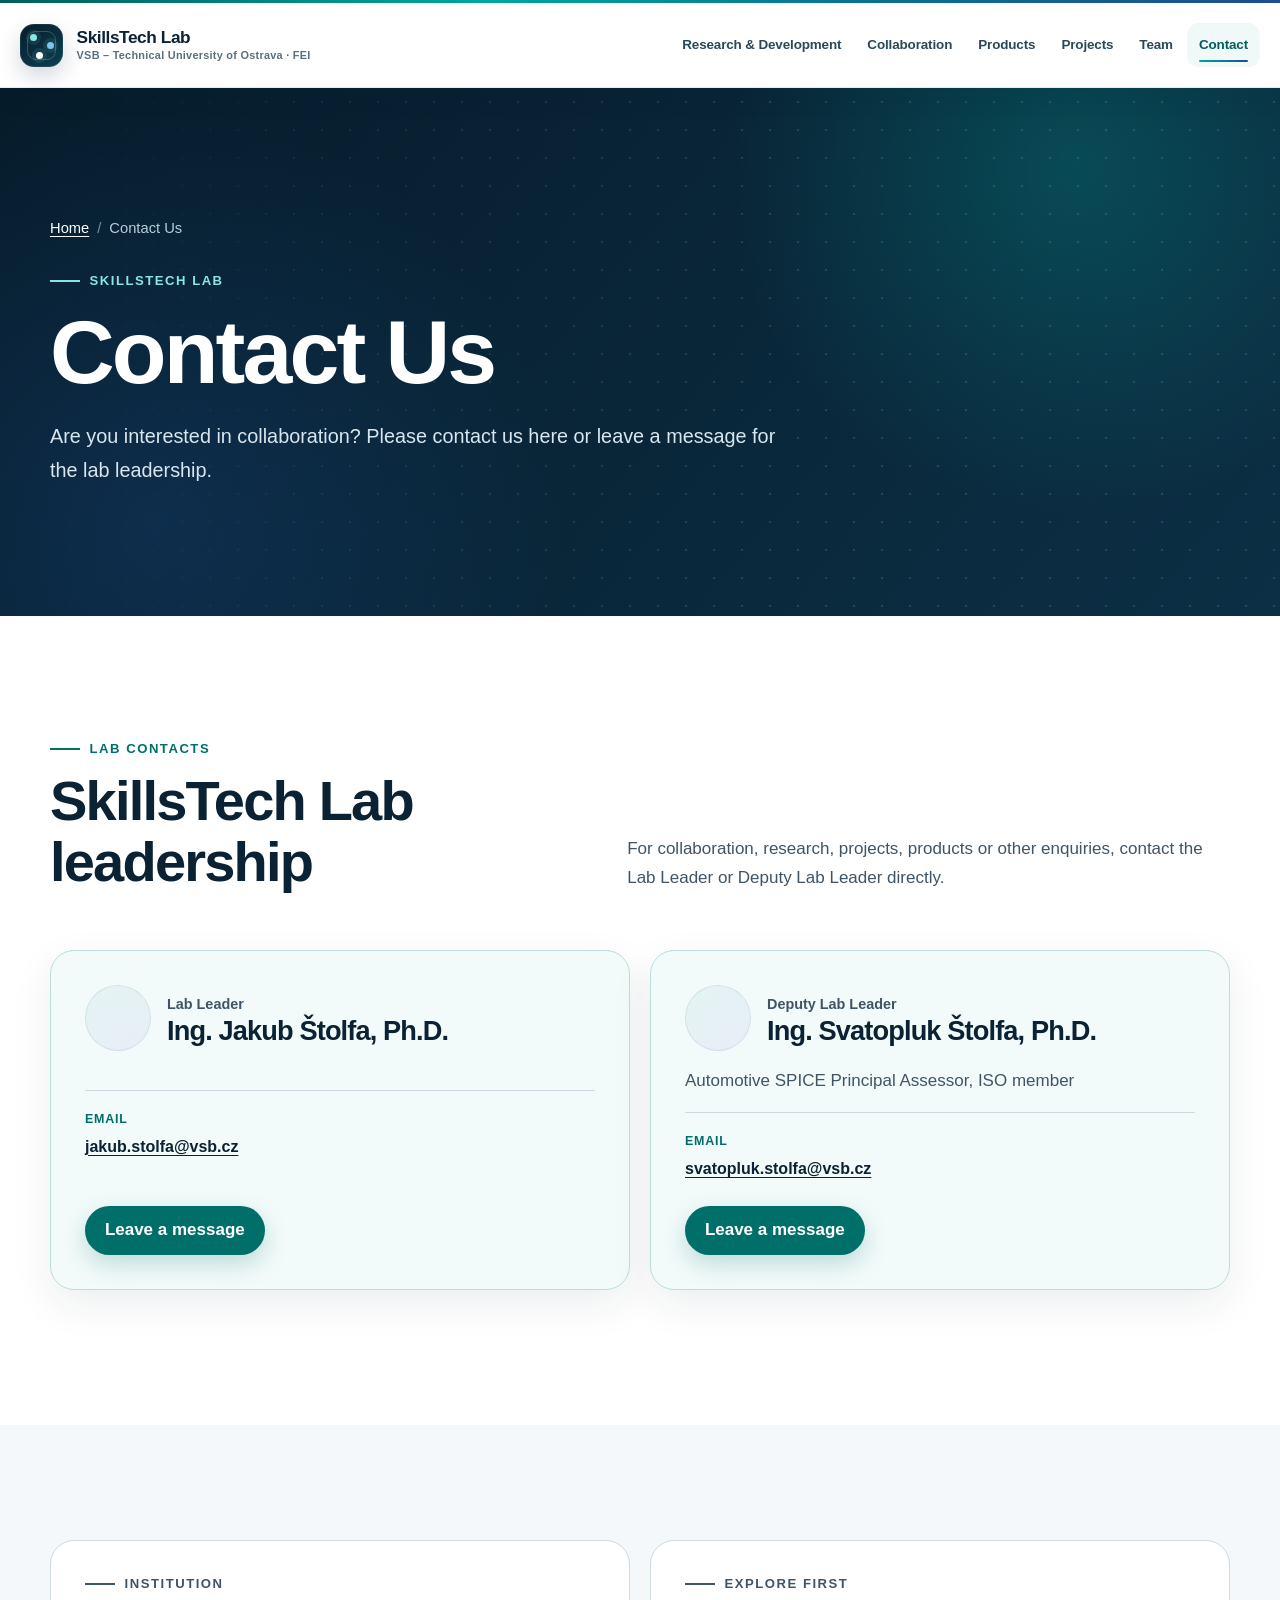
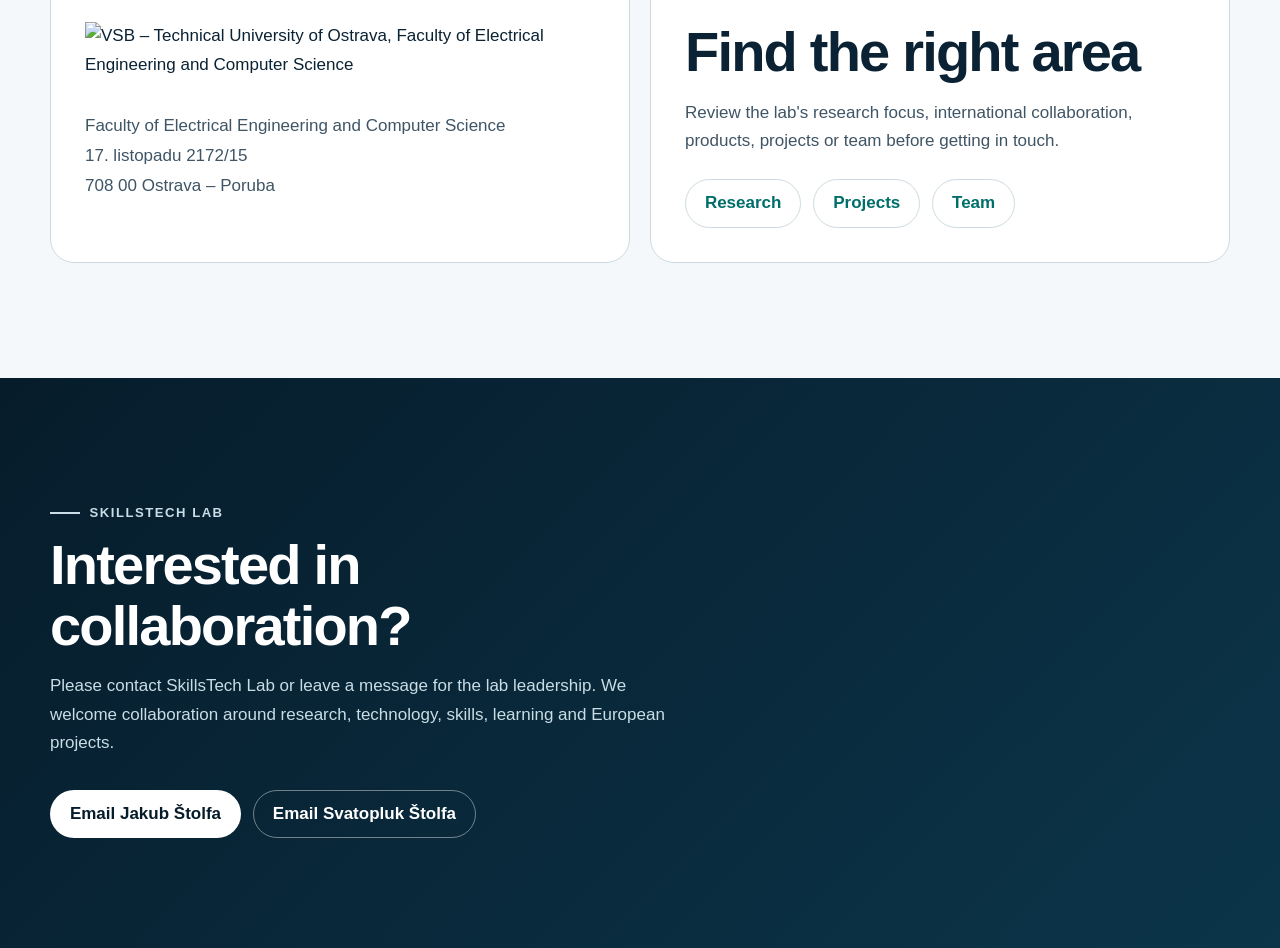
==== commit a5140c7e: "Update contact.html vsb tuo logo" ====
--- a/contact.html
+++ b/contact.html
@@ -1,52 +1,455 @@
 <!DOCTYPE html>
-
-<html lang="en"><head><meta charset="utf-8"/><meta content="width=device-width, initial-scale=1" name="viewport"/><title>Contact Us | SkillsTech Lab</title><link href="styles.css" rel="stylesheet"/><link href="assets/favicon.svg" rel="icon" type="image/svg+xml"/><link href="assets/favicon-32.png" rel="icon" sizes="32x32" type="image/png"/><link href="assets/apple-touch-icon.png" rel="apple-touch-icon" sizes="180x180"/></head><body style="margin:0"><header class="demo-header"><div aria-hidden="true" class="demo-header-accent"></div><div class="demo-nav"><a class="demo-brand" href="index.html"><span aria-hidden="true" class="demo-brand-mark"><i></i><i></i><i></i></span><span class="demo-brand-copy"><strong>SkillsTech Lab</strong><small>VSB – Technical University of Ostrava · FEI</small></span></a><button aria-controls="demo-primary-nav" aria-expanded="false" aria-label="Open navigation menu" class="demo-menu-toggle" type="button"><span aria-hidden="true"></span><span aria-hidden="true"></span><span aria-hidden="true"></span></button><nav aria-label="Primary" data-open="false" id="demo-primary-nav"><a href="research-development.html">Research &amp; Development</a><a href="strategic-collaboration-network.html">Collaboration</a><a href="products.html">Products</a><a href="projects.html">Projects</a><a href="team.html">Team</a><a aria-current="page" href="contact.html">Contact</a></nav></div></header><div class="stl-site" id="stl-content">
-<section aria-labelledby="stl-page-title" class="stl-page-hero stl-full-bleed">
-<div class="stl-container">
-<nav aria-label="Breadcrumb" class="stl-breadcrumbs"><a href="index.html">Home</a><span aria-hidden="true">/</span><span>Contact Us</span></nav>
-<p class="stl-kicker">SkillsTech Lab</p>
-<h1 id="stl-page-title">Contact Us</h1>
-<p class="stl-lead">Are you interested in collaboration? Please contact us here or leave a message for the lab leadership.</p>
+<html lang="en">
+<head>
+    <meta charset="utf-8">
+    <meta content="width=device-width, initial-scale=1" name="viewport">
+
+    <title>Contact Us | SkillsTech Lab</title>
+
+    <link href="styles.css" rel="stylesheet">
+
+    <link href="assets/favicon.svg" rel="icon" type="image/svg+xml">
+    <link href="assets/favicon-32.png" rel="icon" sizes="32x32" type="image/png">
+    <link href="assets/apple-touch-icon.png" rel="apple-touch-icon" sizes="180x180">
+</head>
+
+<body style="margin:0">
+
+<header class="demo-header">
+    <div aria-hidden="true" class="demo-header-accent"></div>
+
+    <div class="demo-nav">
+
+        <a class="demo-brand" href="index.html">
+            <span aria-hidden="true" class="demo-brand-mark">
+                <i></i>
+                <i></i>
+                <i></i>
+            </span>
+
+            <span class="demo-brand-copy">
+                <strong>SkillsTech Lab</strong>
+                <small>VSB – Technical University of Ostrava · FEI</small>
+            </span>
+        </a>
+
+        <button
+            aria-controls="demo-primary-nav"
+            aria-expanded="false"
+            aria-label="Open navigation menu"
+            class="demo-menu-toggle"
+            type="button"
+        >
+            <svg aria-hidden="true" viewBox="0 0 24 24">
+                <path
+                    class="demo-menu-line demo-menu-line--top"
+                    d="M4 6h16">
+                </path>
+
+                <path
+                    class="demo-menu-line demo-menu-line--middle"
+                    d="M4 12h16">
+                </path>
+
+                <path
+                    class="demo-menu-line demo-menu-line--bottom"
+                    d="M4 18h16">
+                </path>
+            </svg>
+        </button>
+
+        <nav
+            aria-label="Primary"
+            data-open="false"
+            id="demo-primary-nav"
+        >
+            <a href="research-development.html">
+                Research &amp; Development
+            </a>
+
+            <a href="strategic-collaboration-network.html">
+                Collaboration
+            </a>
+
+            <a href="products.html">
+                Products
+            </a>
+
+            <a href="projects.html">
+                Projects
+            </a>
+
+            <a href="team.html">
+                Team
+            </a>
+
+            <a aria-current="page" href="contact.html">
+                Contact
+            </a>
+        </nav>
+
+    </div>
+</header>
+
+
+<div class="stl-site" id="stl-content">
+
+    <!-- =========================================================
+         PAGE HERO
+    ========================================================== -->
+
+    <section
+        aria-labelledby="stl-page-title"
+        class="stl-page-hero stl-full-bleed"
+    >
+        <div class="stl-container">
+
+            <nav
+                aria-label="Breadcrumb"
+                class="stl-breadcrumbs"
+            >
+                <a href="index.html">Home</a>
+
+                <span aria-hidden="true">/</span>
+
+                <span>Contact Us</span>
+            </nav>
+
+            <p class="stl-kicker">
+                SkillsTech Lab
+            </p>
+
+            <h1 id="stl-page-title">
+                Contact Us
+            </h1>
+
+            <p class="stl-lead">
+                Are you interested in collaboration?
+                Please contact us here or leave a message for the lab leadership.
+            </p>
+
+        </div>
+    </section>
+
+
+    <!-- =========================================================
+         LAB LEADERSHIP
+    ========================================================== -->
+
+    <section class="stl-section stl-full-bleed">
+
+        <div class="stl-container">
+
+            <div class="stl-section-heading">
+
+                <div>
+                    <p class="stl-kicker">
+                        Lab contacts
+                    </p>
+
+                    <h2>
+                        SkillsTech Lab leadership
+                    </h2>
+                </div>
+
+                <p>
+                    For collaboration, research, projects, products or other
+                    enquiries, contact the Lab Leader or Deputy Lab Leader
+                    directly.
+                </p>
+
+            </div>
+
+
+            <div class="stl-team-leadership">
+
+                <!-- Jakub Štolfa -->
+
+                <article
+                    class="stl-card stl-person stl-contact-person stl-card--tint"
+                >
+
+                    <div class="stl-person-top">
+
+                        <div class="stl-avatar stl-avatar--photo">
+
+                            <img
+                                alt="Jakub Štolfa"
+                                decoding="async"
+                                loading="lazy"
+                                onerror="this.remove(); this.parentElement.classList.remove('stl-avatar--photo');"
+                                referrerpolicy="no-referrer"
+                                src="https://media.licdn.com/dms/image/v2/C5603AQFQNDHJywJSfA/profile-displayphoto-shrink_200_200/profile-displayphoto-shrink_200_200/0/1565177416985?e=2147483647&amp;t=F_jRFLxVQv9EkkKaudqaiWW73NqvSwDwxLXxCBRmxi4&amp;v=beta"
+                            >
+
+                        </div>
+
+
+                        <div>
+                            <p class="stl-role">
+                                Lab Leader
+                            </p>
+
+                            <h3>
+                                Ing. Jakub Štolfa, Ph.D.
+                            </h3>
+                        </div>
+
+                    </div>
+
+
+                    <div class="stl-contact-detail">
+
+                        <span>Email</span>
+
+                        <a
+                            class="stl-contact-email"
+                            href="mailto:jakub.stolfa@vsb.cz"
+                        >
+                            jakub.stolfa@vsb.cz
+                        </a>
+
+                    </div>
+
+
+                    <div class="stl-actions stl-contact-message-actions">
+
+                        <a
+                            class="stl-button"
+                            href="mailto:jakub.stolfa@vsb.cz?subject=SkillsTech%20Lab%20collaboration"
+                        >
+                            Leave a message
+                        </a>
+
+                    </div>
+
+                </article>
+
+
+                <!-- Svatopluk Štolfa -->
+
+                <article
+                    class="stl-card stl-person stl-contact-person stl-card--tint"
+                >
+
+                    <div class="stl-person-top">
+
+                        <div class="stl-avatar stl-avatar--photo">
+
+                            <img
+                                alt="Svatopluk Štolfa"
+                                decoding="async"
+                                loading="lazy"
+                                onerror="this.remove(); this.parentElement.classList.remove('stl-avatar--photo');"
+                                referrerpolicy="no-referrer"
+                                src="https://media.licdn.com/dms/image/v2/C5603AQHvuAElLj3Tjw/profile-displayphoto-shrink_800_800/profile-displayphoto-shrink_800_800/0/1579268374802?e=1788393600&amp;v=beta&amp;t=J__UDE4Uug3UkAa-SETCk0Wkm-ZQ8UpiNxeWoXHxiso"
+                            >
+
+                        </div>
+
+
+                        <div>
+
+                            <p class="stl-role">
+                                Deputy Lab Leader
+                            </p>
+
+                            <h3>
+                                Ing. Svatopluk Štolfa, Ph.D.
+                            </h3>
+
+                        </div>
+
+                    </div>
+
+
+                    <p>
+                        Automotive SPICE Principal Assessor, ISO member
+                    </p>
+
+
+                    <div class="stl-contact-detail">
+
+                        <span>Email</span>
+
+                        <a
+                            class="stl-contact-email"
+                            href="mailto:svatopluk.stolfa@vsb.cz"
+                        >
+                            svatopluk.stolfa@vsb.cz
+                        </a>
+
+                    </div>
+
+
+                    <div class="stl-actions stl-contact-message-actions">
+
+                        <a
+                            class="stl-button"
+                            href="mailto:svatopluk.stolfa@vsb.cz?subject=SkillsTech%20Lab%20collaboration"
+                        >
+                            Leave a message
+                        </a>
+
+                    </div>
+
+                </article>
+
+            </div>
+
+        </div>
+
+    </section>
+
+
+    <!-- =========================================================
+         INSTITUTION / EXPLORE
+    ========================================================== -->
+
+    <section
+        class="stl-section stl-section--soft stl-full-bleed"
+    >
+
+        <div class="stl-container">
+
+            <div class="stl-grid stl-grid--2">
+
+
+                <!-- Institution -->
+
+                <article
+                    class="stl-card stl-card--flat stl-contact-context"
+                >
+
+                    <p class="stl-kicker">
+                        Institution
+                    </p>
+
+
+                    <img
+                        class="stl-institution-logo"
+                        src="https://www.fei.vsb.cz/share/webresources/logos/full/colorful/fei/460_cs.svg"
+                        alt="VSB – Technical University of Ostrava, Faculty of Electrical Engineering and Computer Science"
+                        loading="lazy"
+                        decoding="async"
+                    >
+
+
+                    <address class="stl-address">
+                        Faculty of Electrical Engineering and Computer Science
+                        <br>
+                        17. listopadu 2172/15
+                        <br>
+                        708 00 Ostrava – Poruba
+                    </address>
+
+                </article>
+
+
+                <!-- Explore -->
+
+                <article
+                    class="stl-card stl-card--flat stl-contact-context"
+                >
+
+                    <p class="stl-kicker">
+                        Explore first
+                    </p>
+
+                    <h2>
+                        Find the right area
+                    </h2>
+
+                    <p>
+                        Review the lab's research focus, international
+                        collaboration, products, projects or team before
+                        getting in touch.
+                    </p>
+
+
+                    <div class="stl-actions">
+
+                        <a
+                            class="stl-button stl-button--text"
+                            href="research-development.html"
+                        >
+                            Research
+                        </a>
+
+                        <a
+                            class="stl-button stl-button--text"
+                            href="projects.html"
+                        >
+                            Projects
+                        </a>
+
+                        <a
+                            class="stl-button stl-button--text"
+                            href="team.html"
+                        >
+                            Team
+                        </a>
+
+                    </div>
+
+                </article>
+
+            </div>
+
+        </div>
+
+    </section>
+
+
+    <!-- =========================================================
+         END CTA
+    ========================================================== -->
+
+    <section class="stl-endcap stl-full-bleed">
+
+        <div class="stl-container">
+
+            <p class="stl-kicker">
+                SkillsTech Lab
+            </p>
+
+            <h2>
+                Interested in collaboration?
+            </h2>
+
+            <p>
+                Please contact SkillsTech Lab or leave a message for the lab
+                leadership. We welcome collaboration around research,
+                technology, skills, learning and European projects.
+            </p>
+
+
+            <div class="stl-actions">
+
+                <a
+                    class="stl-button stl-button--light"
+                    href="mailto:jakub.stolfa@vsb.cz?subject=SkillsTech%20Lab%20collaboration"
+                >
+                    Email Jakub Štolfa
+                </a>
+
+                <a
+                    class="stl-button stl-button--ghost"
+                    href="mailto:svatopluk.stolfa@vsb.cz?subject=SkillsTech%20Lab%20collaboration"
+                >
+                    Email Svatopluk Štolfa
+                </a>
+
+            </div>
+
+        </div>
+
+    </section>
+
 </div>
-</section>
-<section class="stl-section stl-full-bleed">
-<div class="stl-container">
-<div class="stl-section-heading">
-<div><p class="stl-kicker">Lab contacts</p><h2>SkillsTech Lab leadership</h2></div>
-<p>For collaboration, research, projects, products or other enquiries, contact the Lab Leader or Deputy Lab Leader directly.</p>
-</div>
-<div class="stl-team-leadership">
-<article class="stl-card stl-person stl-contact-person stl-card--tint">
-<div class="stl-person-top"><div class="stl-avatar stl-avatar--photo"><img alt="Jakub Štolfa" decoding="async" loading="lazy" onerror="this.remove();this.parentElement.classList.remove('stl-avatar--photo')" referrerpolicy="no-referrer" src="https://media.licdn.com/dms/image/v2/C5603AQFQNDHJywJSfA/profile-displayphoto-shrink_200_200/profile-displayphoto-shrink_200_200/0/1565177416985?e=2147483647&amp;t=F_jRFLxVQv9EkkKaudqaiWW73NqvSwDwxLXxCBRmxi4&amp;v=beta"/></div><div><p class="stl-role">Lab Leader</p><h3>Ing. Jakub Štolfa, Ph.D.</h3></div></div>
-<div class="stl-contact-detail"><span>Email</span><a class="stl-contact-email" href="mailto:jakub.stolfa@vsb.cz">jakub.stolfa@vsb.cz</a></div>
-<div class="stl-actions stl-contact-message-actions"><a class="stl-button" href="mailto:jakub.stolfa@vsb.cz?subject=SkillsTech%20Lab%20collaboration">Leave a message</a></div></article>
-<article class="stl-card stl-person stl-contact-person stl-card--tint">
-<div class="stl-person-top"><div class="stl-avatar stl-avatar--photo"><img alt="Svatopluk Štolfa" decoding="async" loading="lazy" onerror="this.remove();this.parentElement.classList.remove('stl-avatar--photo')" referrerpolicy="no-referrer" src="https://media.licdn.com/dms/image/v2/C5603AQHvuAElLj3Tjw/profile-displayphoto-shrink_800_800/profile-displayphoto-shrink_800_800/0/1579268374802?e=1788393600&amp;v=beta&amp;t=J__UDE4Uug3UkAa-SETCk0Wkm-ZQ8UpiNxeWoXHxiso"/></div><div><p class="stl-role">Deputy Lab Leader</p><h3>Ing. Svatopluk Štolfa, Ph.D.</h3></div></div>
-<p>Automotive SPICE Principal Assessor, ISO member</p>
-<div class="stl-contact-detail"><span>Email</span><a class="stl-contact-email" href="mailto:svatopluk.stolfa@vsb.cz">svatopluk.stolfa@vsb.cz</a></div>
-<div class="stl-actions stl-contact-message-actions"><a class="stl-button" href="mailto:svatopluk.stolfa@vsb.cz?subject=SkillsTech%20Lab%20collaboration">Leave a message</a></div></article>
-</div>
-</div>
-</section>
-<section class="stl-section stl-section--soft stl-full-bleed">
-<div class="stl-container">
-<div class="stl-grid stl-grid--2">
-<article class="stl-card stl-card--flat stl-contact-context"><p class="stl-kicker">Institution</p><h2>VSB – Technical University of Ostrava</h2><address class="stl-address">Faculty of Electrical Engineering and Computer Science<br/>17. listopadu 2172/15<br/>708 00 Ostrava – Poruba</address></article>
-<article class="stl-card stl-card--flat stl-contact-context">
-<p class="stl-kicker">Explore first</p>
-<h2>Find the right area</h2>
-<p>Review the lab's research focus, international collaboration, products, projects or team before getting in touch.</p>
-<div class="stl-actions"><a class="stl-button stl-button--text" href="research-development.html">Research</a><a class="stl-button stl-button--text" href="projects.html">Projects</a><a class="stl-button stl-button--text" href="team.html">Team</a></div>
-</article>
-</div>
-</div>
-</section>
-<section class="stl-endcap stl-full-bleed">
-<div class="stl-container">
-<p class="stl-kicker">SkillsTech Lab</p>
-<h2>Interested in collaboration?</h2>
-<p>Please contact SkillsTech Lab or leave a message for the lab leadership. We welcome collaboration around research, technology, skills, learning and European projects.</p>
-<div class="stl-actions"><a class="stl-button stl-button--light" href="mailto:jakub.stolfa@vsb.cz?subject=SkillsTech%20Lab%20collaboration">Email Jakub Štolfa</a><a class="stl-button stl-button--ghost" href="mailto:svatopluk.stolfa@vsb.cz?subject=SkillsTech%20Lab%20collaboration">Email Svatopluk Štolfa</a></div>
-</div>
-</section>
-</div><script defer="True" src="mobile-menu.js"></script></body></html>+
+
+<script defer src="mobile-menu.js"></script>
+
+</body>
+</html>
--- a/styles.css
+++ b/styles.css
@@ -923,26 +923,6 @@
   .demo-nav nav a { padding-inline: 9px; font-size: .79rem; }
   .stl-site .stl-project-logo-strip { grid-template-columns: repeat(3, minmax(0, 1fr)); }
 }
-@media (max-width: 850px) {
-  .demo-header { position: relative; }
-  .demo-nav {
-    min-height: auto;
-    padding: 14px 0 12px;
-    align-items: stretch;
-    flex-direction: column;
-    gap: 12px;
-  }
-  .demo-brand-copy small { display: block; white-space: normal; }
-  .demo-nav nav {
-    justify-content: flex-start;
-    gap: 4px;
-    padding-bottom: 3px;
-    overflow-x: auto;
-    scrollbar-width: thin;
-    -webkit-overflow-scrolling: touch;
-  }
-  .demo-nav nav a { flex: 0 0 auto; padding-inline: 10px; }
-}
 @media (max-width: 620px) {
   .demo-nav { width: min(calc(100% - 24px), 1240px); }
   .demo-brand-mark { width: 39px; height: 39px; border-radius: 13px; }
@@ -1262,85 +1242,106 @@
 .demo-nav { position: relative; }
 .demo-menu-toggle {
   display: none;
-  width: 46px;
-  height: 46px;
-  flex: 0 0 46px;
+  width: 48px;
+  height: 48px;
+  flex: 0 0 48px;
   align-items: center;
   justify-content: center;
-  flex-direction: column;
-  gap: 5px;
   padding: 0;
-  border: 1px solid rgba(10,34,51,.12);
+  border: 1px solid rgba(10,34,51,.16);
   border-radius: 14px;
-  background: #fff;
-  color: var(--demo-ink);
-  box-shadow: 0 7px 20px rgba(7,32,49,.07);
+  background: #ffffff;
+  color: #0a2233;
+  box-shadow: 0 8px 22px rgba(7,32,49,.09);
   cursor: pointer;
-}
-.demo-menu-toggle span {
-  width: 20px;
-  height: 2px;
+  -webkit-tap-highlight-color: transparent;
+}
+.demo-menu-toggle svg {
   display: block;
-  border-radius: 999px;
-  background: currentColor;
-  transform-origin: center;
+  width: 24px;
+  height: 24px;
+  overflow: visible;
+}
+.demo-menu-toggle .demo-menu-line {
+  fill: none;
+  stroke: currentColor;
+  stroke-width: 2.2;
+  stroke-linecap: round;
+  transform-origin: 12px 12px;
   transition: transform .18s ease, opacity .18s ease;
 }
-.demo-menu-toggle:hover { background: #f4f9f9; border-color: rgba(0,111,106,.25); }
+.demo-menu-toggle:hover { background: #f4f9f9; border-color: rgba(0,111,106,.3); }
 .demo-menu-toggle:focus-visible {
   outline: 3px solid #0a7681;
   outline-offset: 3px;
 }
-.demo-menu-toggle[aria-expanded="true"] span:nth-child(1) { transform: translateY(7px) rotate(45deg); }
-.demo-menu-toggle[aria-expanded="true"] span:nth-child(2) { opacity: 0; }
-.demo-menu-toggle[aria-expanded="true"] span:nth-child(3) { transform: translateY(-7px) rotate(-45deg); }
+.demo-menu-toggle[aria-expanded="true"] .demo-menu-line--top { transform: translateY(6px) rotate(45deg); }
+.demo-menu-toggle[aria-expanded="true"] .demo-menu-line--middle { opacity: 0; }
+.demo-menu-toggle[aria-expanded="true"] .demo-menu-line--bottom { transform: translateY(-6px) rotate(-45deg); }
 
 @media (max-width: 850px) {
-  .demo-header { position: sticky; top: 0; }
+  .demo-header {
+    position: sticky;
+    top: 0;
+    z-index: 5000;
+    overflow: visible;
+  }
   .demo-nav {
+    width: min(calc(100% - 24px), 1240px);
     min-height: 68px;
-    padding: 10px 0;
+    padding: 9px 0;
+    display: flex;
     flex-direction: row;
     align-items: center;
     justify-content: space-between;
-    gap: 12px;
+    gap: 10px;
+    overflow: visible;
   }
-  .demo-brand { min-width: 0; }
+  .demo-brand {
+    min-width: 0;
+    max-width: calc(100% - 60px);
+  }
   .demo-brand-copy { min-width: 0; }
+  .demo-brand-copy strong { font-size: 1rem; }
   .demo-brand-copy small {
     display: block;
-    max-width: min(58vw, 360px);
+    max-width: min(62vw, 360px);
     overflow: hidden;
     text-overflow: ellipsis;
     white-space: nowrap;
+    font-size: .62rem;
   }
   .demo-menu-toggle { display: inline-flex; }
   .demo-nav nav {
     display: none;
     position: absolute;
-    z-index: 1001;
-    top: calc(100% + 8px);
+    z-index: 5100;
+    top: calc(100% + 6px);
     left: 0;
     right: 0;
-    overflow: visible;
+    width: 100%;
+    max-height: calc(100vh - 92px);
+    overflow-y: auto;
     grid-template-columns: 1fr;
-    gap: 3px;
+    gap: 4px;
     padding: 10px;
-    border: 1px solid rgba(10,34,51,.1);
-    border-radius: 18px;
-    background: rgba(255,255,255,.98);
-    box-shadow: 0 20px 45px rgba(7,32,49,.16);
-    backdrop-filter: blur(18px) saturate(145%);
-    -webkit-backdrop-filter: blur(18px) saturate(145%);
+    border: 1px solid rgba(10,34,51,.12);
+    border-radius: 16px;
+    background: #ffffff;
+    box-shadow: 0 22px 50px rgba(7,32,49,.2);
   }
   .demo-nav nav[data-open="true"] { display: grid; }
   .demo-nav nav a {
     width: 100%;
     min-height: 48px;
+    display: flex;
+    align-items: center;
     justify-content: flex-start;
+    flex: none;
     padding: 0 14px;
-    border-radius: 11px;
-    font-size: .9rem;
+    border-radius: 10px;
+    font-size: .91rem;
+    white-space: normal;
   }
   .demo-nav nav a[aria-current="page"] {
     background: #edf7f6;
@@ -1349,11 +1350,12 @@
   .demo-nav nav a::after { display: none; }
 }
 
-@media (max-width: 520px) {
-  .demo-brand-copy small { max-width: 55vw; }
-  .demo-menu-toggle { width: 44px; height: 44px; flex-basis: 44px; border-radius: 13px; }
+@media (max-width: 430px) {
+  .demo-brand-mark { width: 38px; height: 38px; border-radius: 12px; }
+  .demo-brand-copy small { max-width: 52vw; }
+  .demo-menu-toggle { width: 46px; height: 46px; flex-basis: 46px; border-radius: 13px; }
 }
 
 @media (prefers-reduced-motion: reduce) {
-  .demo-menu-toggle span { transition: none; }
-}
+  .demo-menu-toggle .demo-menu-line { transition: none; }
+}
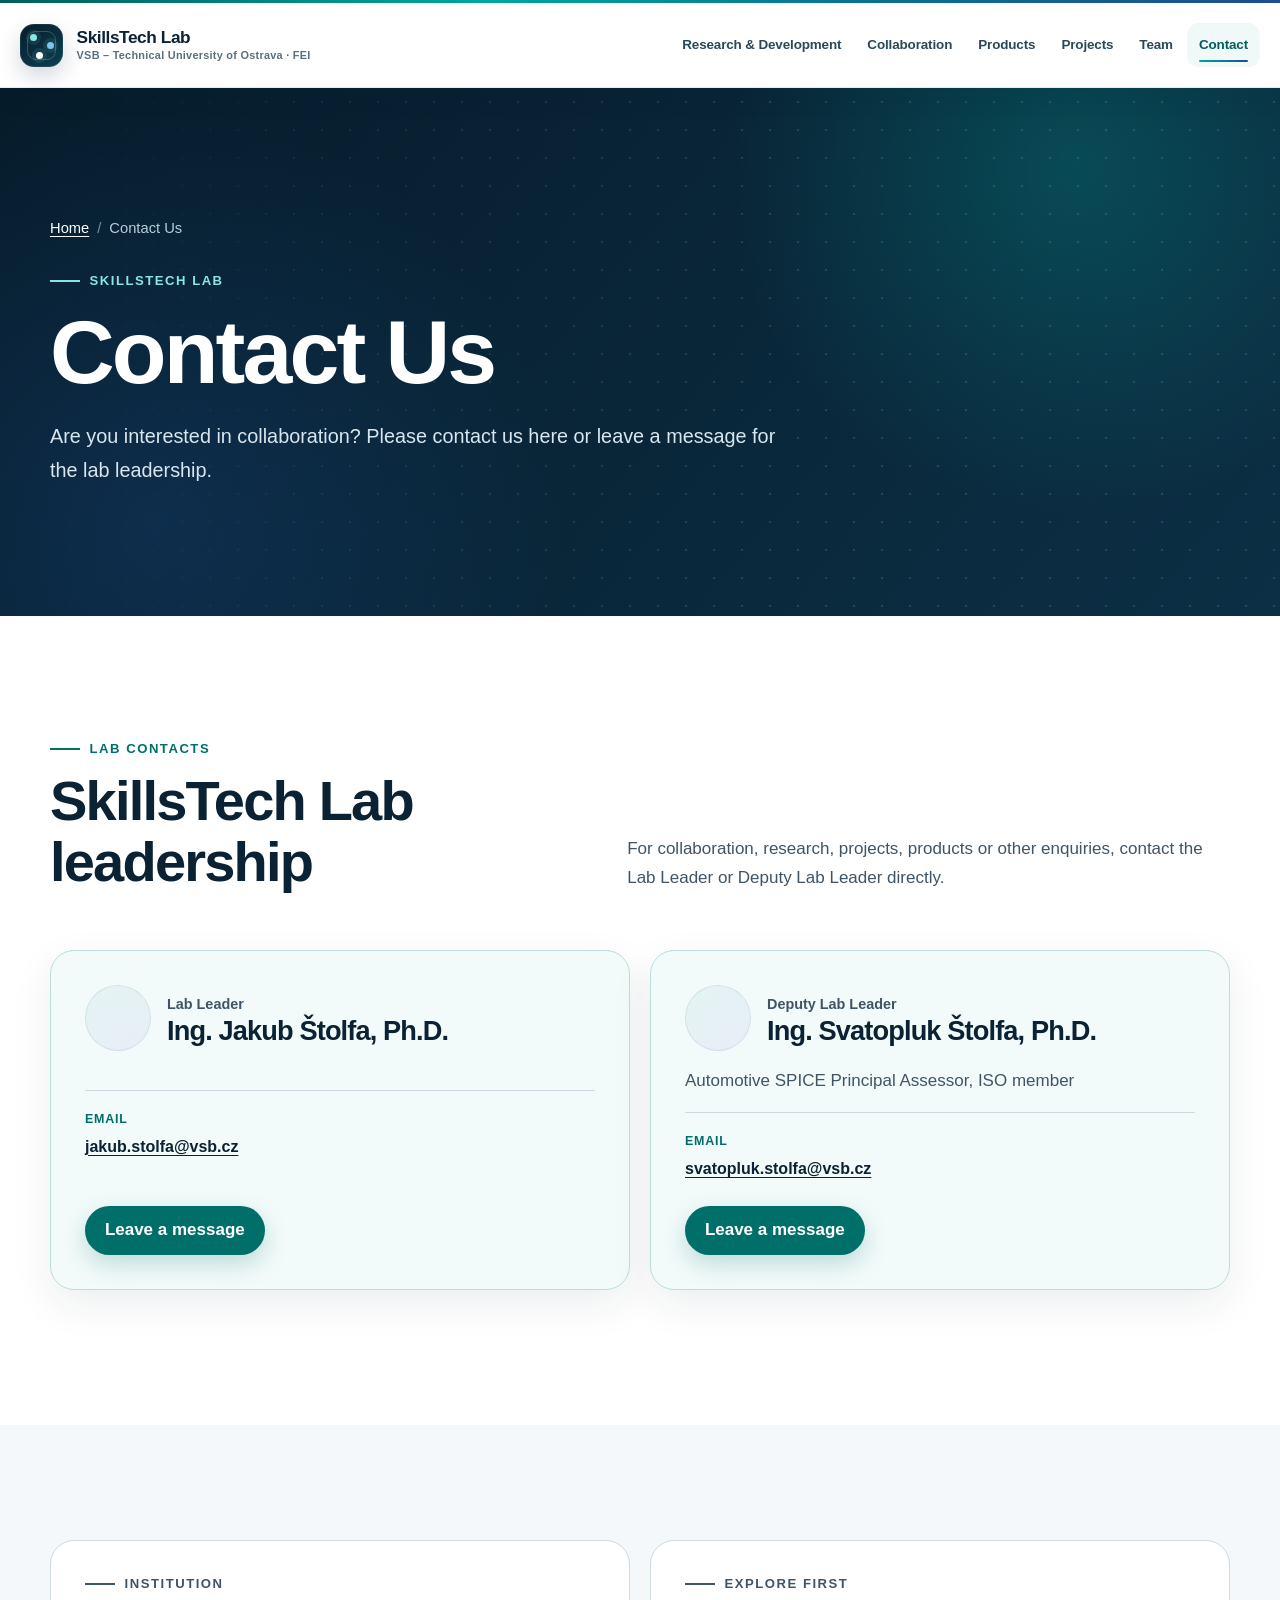
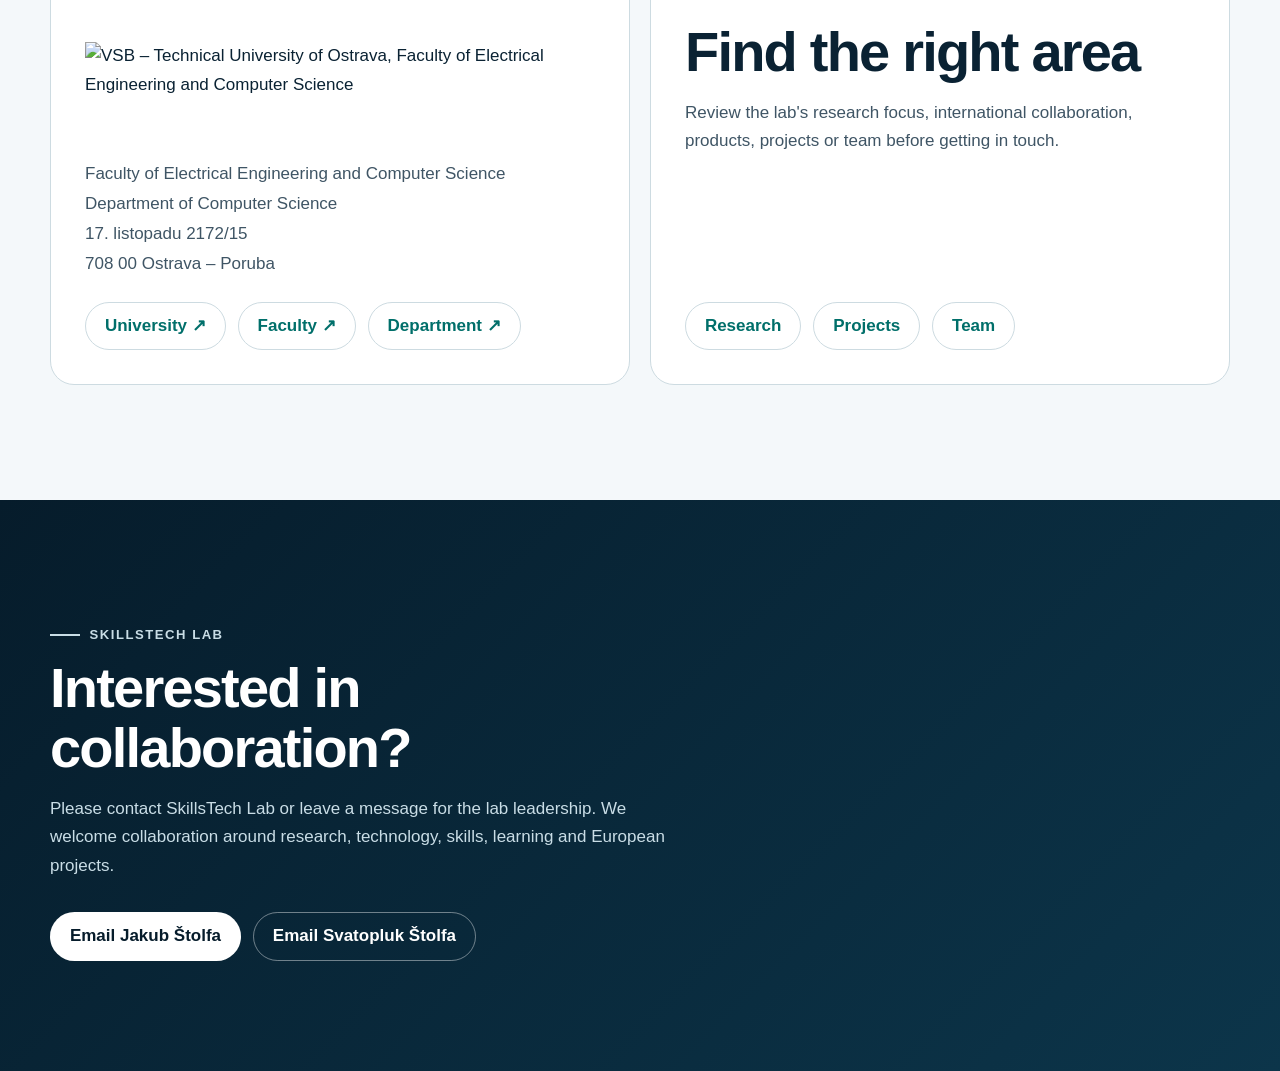
==== commit f19bc6c8: "Update contact - links to vsb.html vsb links" ====
--- a/contact.html
+++ b/contact.html
@@ -317,33 +317,62 @@
 
                 <!-- Institution -->
 
-                <article
-                    class="stl-card stl-card--flat stl-contact-context"
-                >
-
-                    <p class="stl-kicker">
-                        Institution
-                    </p>
-
-
-                    <img
-                        class="stl-institution-logo"
-                        src="https://www.fei.vsb.cz/share/webresources/logos/full/colorful/fei/460_cs.svg"
-                        alt="VSB – Technical University of Ostrava, Faculty of Electrical Engineering and Computer Science"
-                        loading="lazy"
-                        decoding="async"
-                    >
-
-
-                    <address class="stl-address">
-                        Faculty of Electrical Engineering and Computer Science
-                        <br>
-                        17. listopadu 2172/15
-                        <br>
-                        708 00 Ostrava – Poruba
-                    </address>
-
-                </article>
+                <article class="stl-card stl-card--flat stl-contact-context">
+
+    <p class="stl-kicker">
+        Institution
+    </p>
+
+    <img
+        class="stl-institution-logo"
+        src="https://www.fei.vsb.cz/share/webresources/logos/full/colorful/fei/460_cs.svg"
+        alt="VSB – Technical University of Ostrava, Faculty of Electrical Engineering and Computer Science"
+        loading="lazy"
+        decoding="async"
+    >
+
+    <address class="stl-address">
+        Faculty of Electrical Engineering and Computer Science
+        <br>
+        Department of Computer Science
+        <br>
+        17. listopadu 2172/15
+        <br>
+        708 00 Ostrava – Poruba
+    </address>
+
+    <div class="stl-actions stl-institution-links">
+
+        <a
+            class="stl-button stl-button--text"
+            href="https://www.vsb.cz/en"
+            target="_blank"
+            rel="noopener noreferrer"
+        >
+            University ↗
+        </a>
+
+        <a
+            class="stl-button stl-button--text"
+            href="https://www.fei.vsb.cz/en/faculty/"
+            target="_blank"
+            rel="noopener noreferrer"
+        >
+            Faculty ↗
+        </a>
+
+        <a
+            class="stl-button stl-button--text"
+            href="https://www.fei.vsb.cz/460/en"
+            target="_blank"
+            rel="noopener noreferrer"
+        >
+            Department ↗
+        </a>
+
+    </div>
+
+</article>
 
 
                 <!-- Explore -->
--- a/styles.css
+++ b/styles.css
@@ -1359,3 +1359,18 @@
 @media (prefers-reduced-motion: reduce) {
   .demo-menu-toggle .demo-menu-line { transition: none; }
 }
+
+.stl-institution-logo {
+    display: block;
+    width: 100%;
+    max-width: 380px;
+    height: auto;
+    margin: 1.25rem 0 1.75rem;
+}
+
+@media (max-width: 640px) {
+    .stl-institution-logo {
+        max-width: 300px;
+        margin-bottom: 1.5rem;
+    }
+}
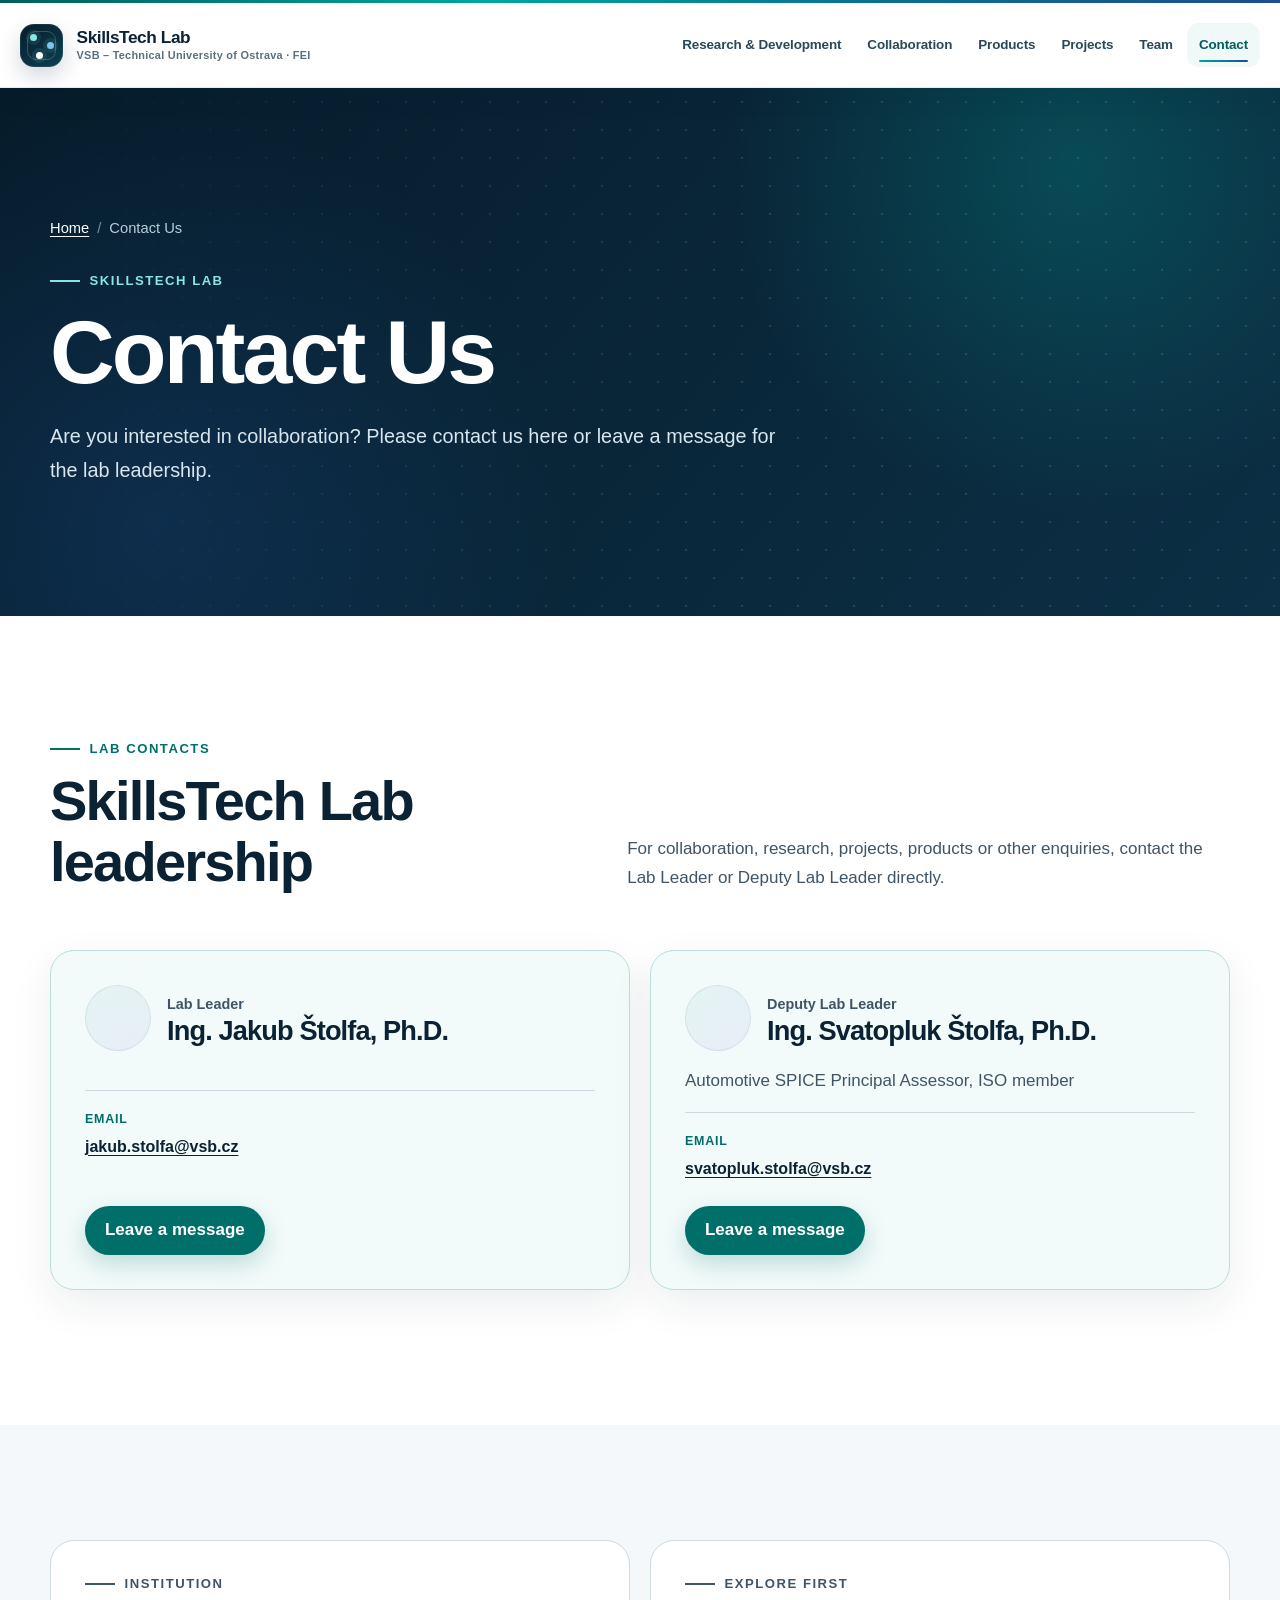
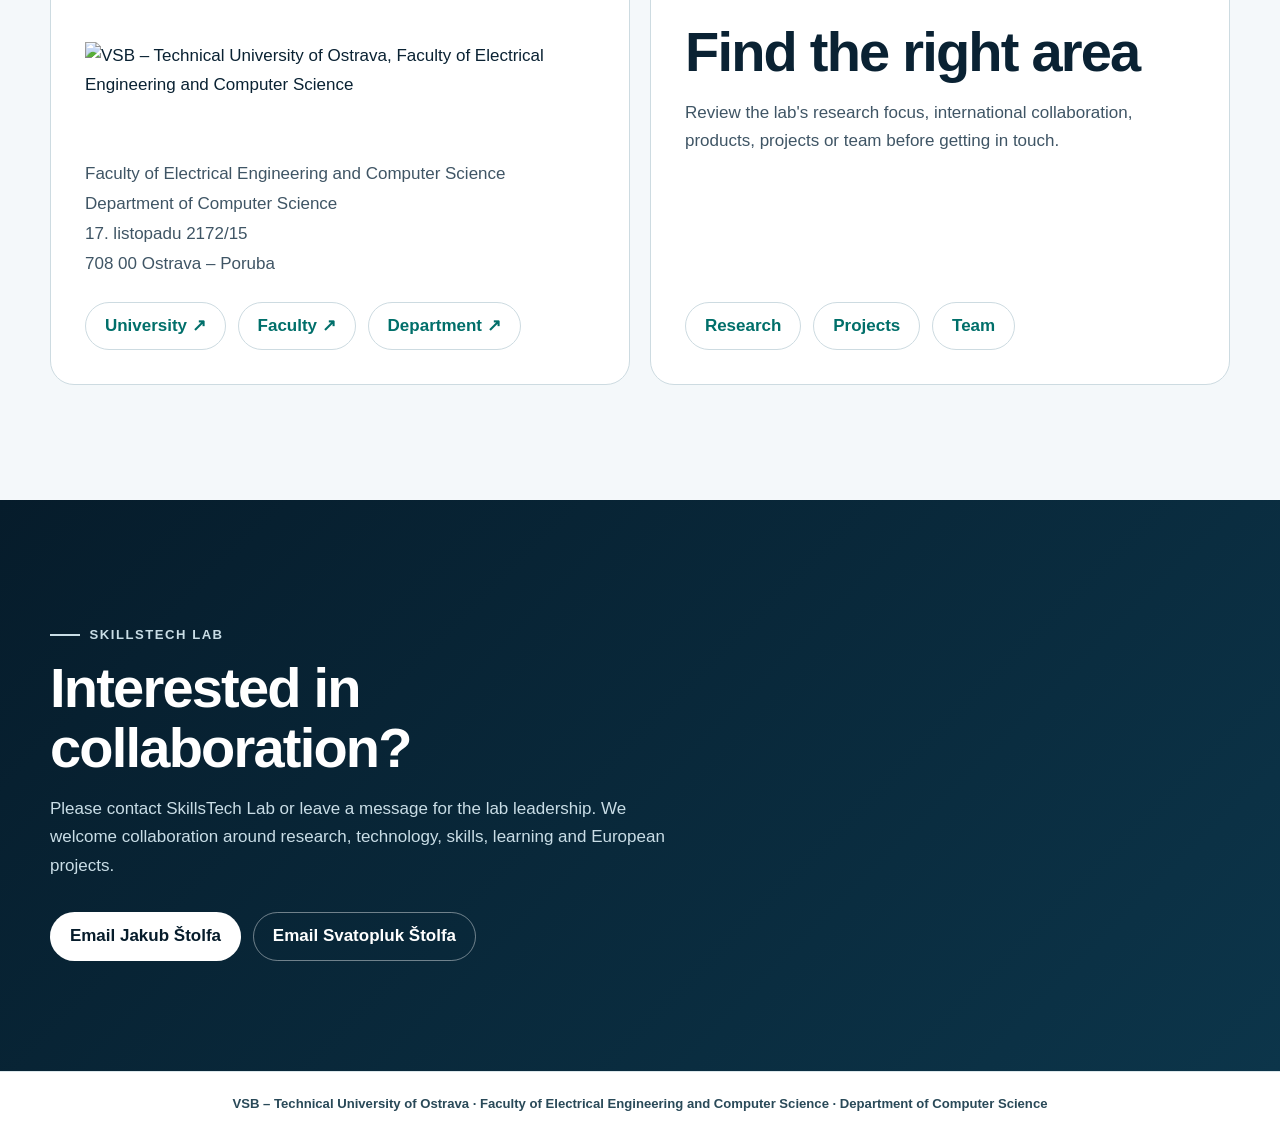
==== commit 2c028af1: "v 18-8-26" ====
--- a/contact.html
+++ b/contact.html
@@ -478,6 +478,7 @@
 </div>
 
 
+<footer class="demo-footer"><div class="demo-footer-inner"><strong>VSB – Technical University of Ostrava · Faculty of Electrical Engineering and Computer Science · Department of Computer Science</strong></div></footer>
 <script defer src="mobile-menu.js"></script>
 
 </body>
--- a/styles.css
+++ b/styles.css
@@ -282,6 +282,14 @@
 }
 .stl-site .stl-stat strong { display: block; color: #fff; font-size: clamp(1.35rem, 2.6vw, 2rem); line-height: 1.1; }
 .stl-site .stl-stat span { display: block; margin-top: .4rem; color: #aac5d1; font-size: .86rem; line-height: 1.4; }
+.stl-site .stl-stat-link {
+  display: block;
+  color: inherit;
+  text-decoration: none;
+}
+.stl-site .stl-stat-link:hover { text-decoration: none; }
+.stl-site .stl-stat-link:hover strong { color: #a7f4ee; }
+
 
 /* Standard page hero */
 .stl-site .stl-page-hero {
@@ -357,6 +365,16 @@
 }
 .stl-site .stl-chip--blue { background: #edf2fb; color: #244f89; }
 .stl-site .stl-chip--ink { background: #e8eef1; color: #243e4e; }
+.stl-site .stl-chip--link {
+  text-decoration: none;
+  transition: transform .18s ease, box-shadow .18s ease;
+}
+.stl-site .stl-chip--link:hover {
+  text-decoration: none;
+  transform: translateY(-1px);
+  box-shadow: 0 5px 14px rgba(7,32,49,.12);
+}
+
 
 /* Pillar blocks */
 .stl-site .stl-pillar {
@@ -656,6 +674,24 @@
   .stl-site .stl-endcap p { color: #222 !important; }
   .stl-site .stl-button { border: 1px solid #222; background: #fff; color: #000; box-shadow: none; }
 }
+
+
+/* Simple site footer */
+.demo-footer {
+  border-top: 1px solid #dce7eb;
+  background: #fff;
+  color: #294958;
+  font-family: Inter, Aptos, "Segoe UI", Roboto, Helvetica, Arial, sans-serif;
+}
+.demo-footer-inner {
+  width: min(calc(100% - 40px), 1180px);
+  margin-inline: auto;
+  padding: 22px 0;
+  text-align: center;
+  font-size: .82rem;
+  line-height: 1.5;
+}
+.demo-footer strong { font-weight: 700; }
 
 /* Standalone preview header only */
 .demo-header {
@@ -1368,6 +1404,12 @@
     margin: 1.25rem 0 1.75rem;
 }
 
+.stl-institution-links {
+    margin-top: 1.5rem;
+    gap: 0.75rem 1.25rem;
+    flex-wrap: wrap;
+}
+
 @media (max-width: 640px) {
     .stl-institution-logo {
         max-width: 300px;
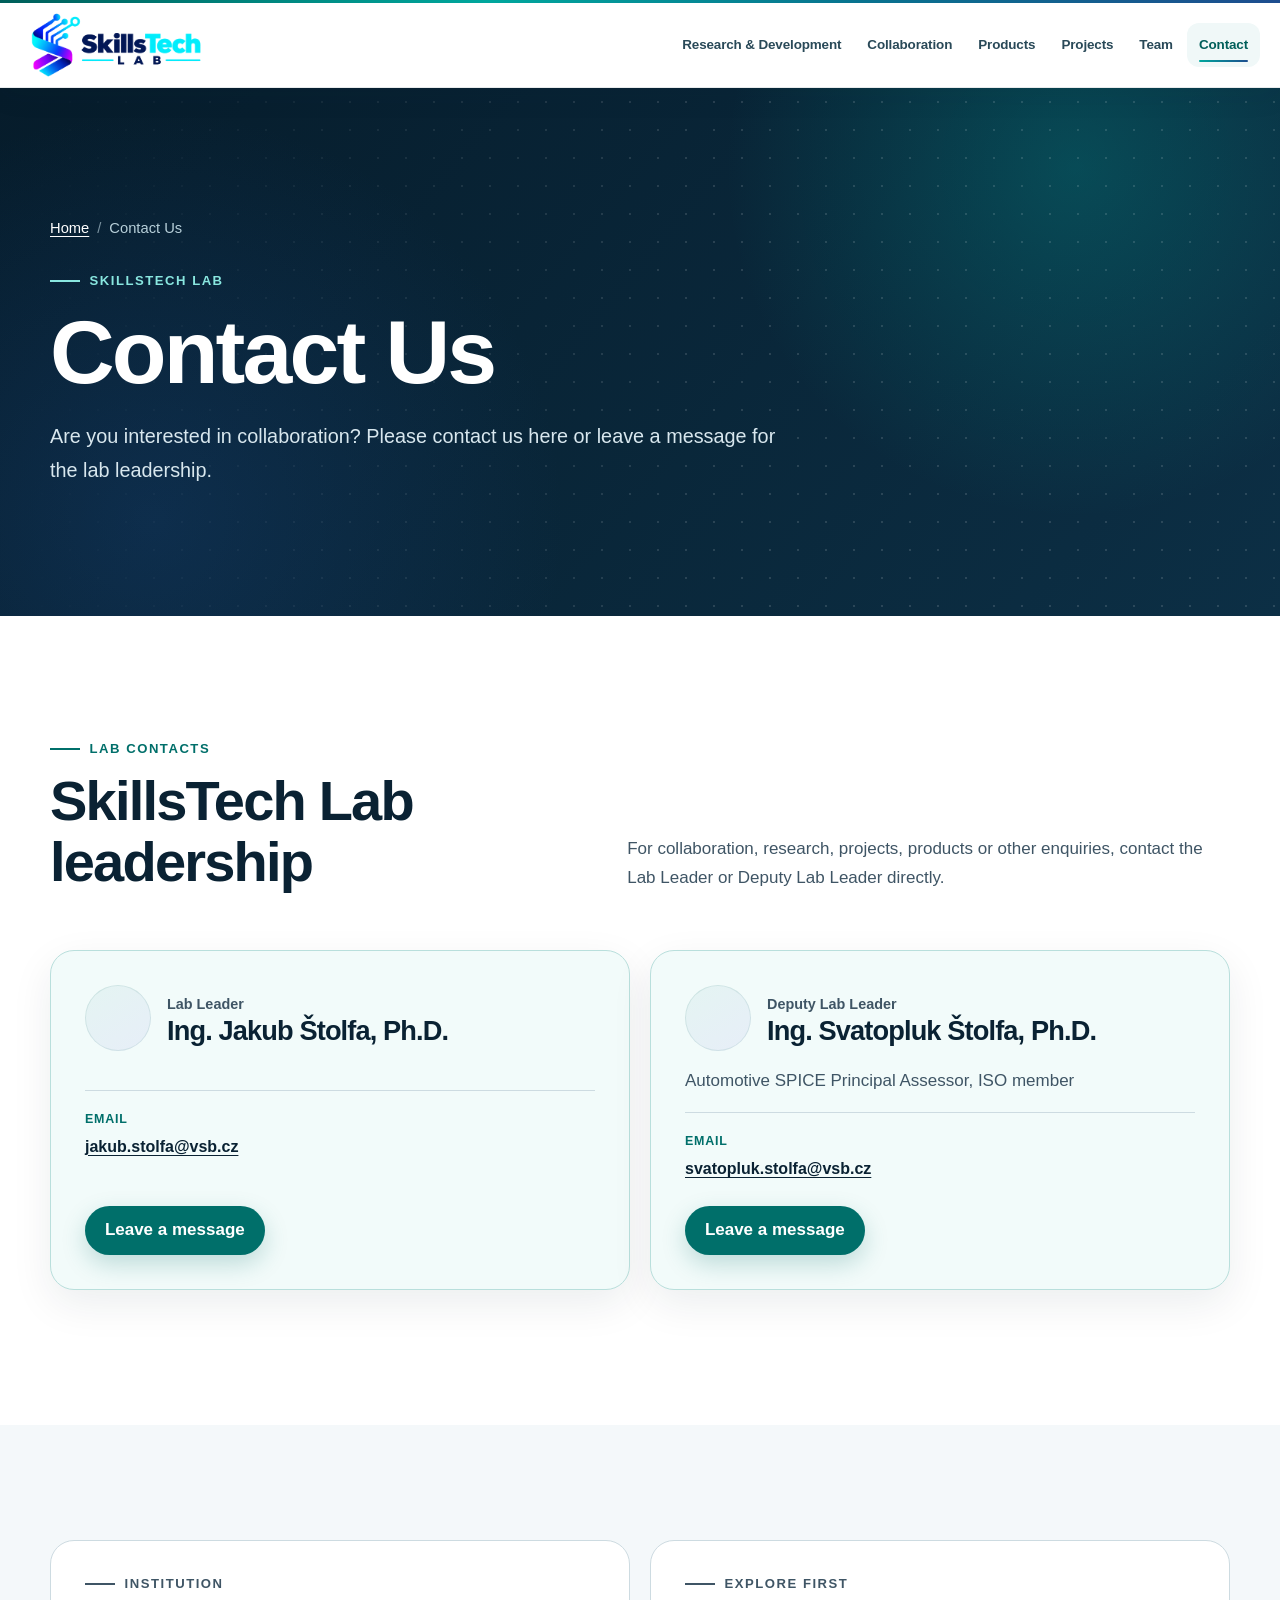
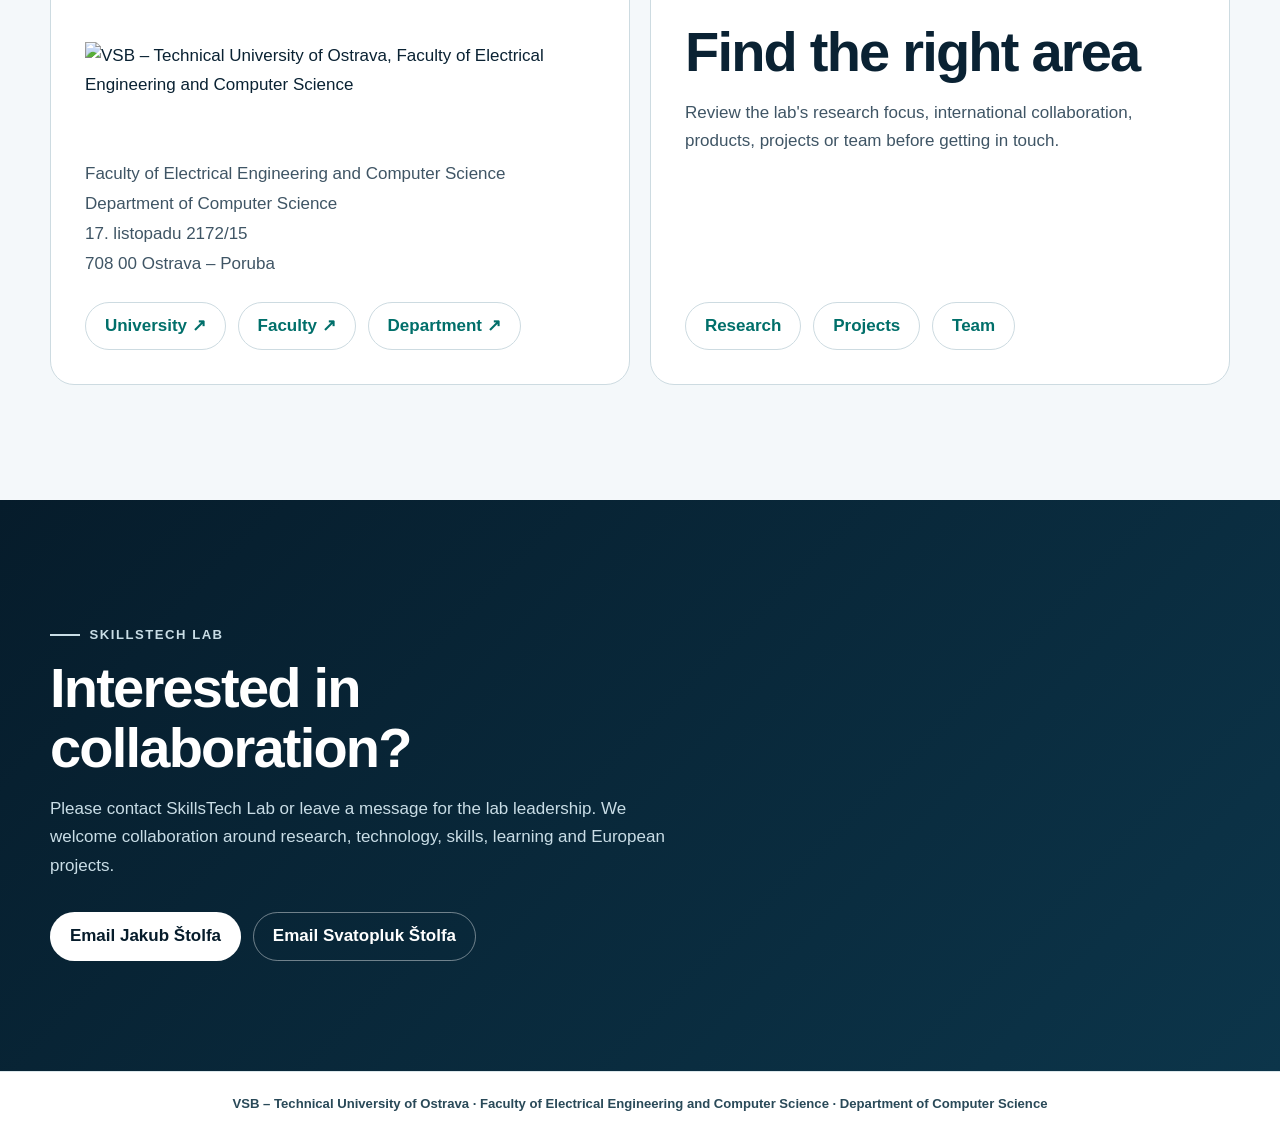
==== commit b9a8f469: "logo updated" ====
--- a/contact.html
+++ b/contact.html
@@ -6,11 +6,11 @@
 
     <title>Contact Us | SkillsTech Lab</title>
 
-    <link href="styles.css" rel="stylesheet">
-
-    <link href="assets/favicon.svg" rel="icon" type="image/svg+xml">
-    <link href="assets/favicon-32.png" rel="icon" sizes="32x32" type="image/png">
-    <link href="assets/apple-touch-icon.png" rel="apple-touch-icon" sizes="180x180">
+    <link href="styles.css" rel="stylesheet"><link href="assets/favicon-32.png" rel="icon" sizes="32x32" type="image/png"/><link href="assets/favicon-192.png" rel="icon" sizes="192x192" type="image/png"/><link href="assets/apple-touch-icon.png" rel="apple-touch-icon" sizes="180x180"/>
+
+    
+    
+    
 </head>
 
 <body style="margin:0">
@@ -20,18 +20,7 @@
 
     <div class="demo-nav">
 
-        <a class="demo-brand" href="index.html">
-            <span aria-hidden="true" class="demo-brand-mark">
-                <i></i>
-                <i></i>
-                <i></i>
-            </span>
-
-            <span class="demo-brand-copy">
-                <strong>SkillsTech Lab</strong>
-                <small>VSB – Technical University of Ostrava · FEI</small>
-            </span>
-        </a>
+        <a class="demo-brand" href="index.html"><img alt="SkillsTech Lab" class="demo-brand-logo" src="assets/skillstech-lab-horizontal.png"/></a>
 
         <button
             aria-controls="demo-primary-nav"
--- a/styles.css
+++ b/styles.css
@@ -723,55 +723,18 @@
 .demo-brand {
   display: inline-flex;
   align-items: center;
-  gap: .85rem;
   flex: 0 0 auto;
   color: var(--demo-ink);
   text-decoration: none;
-  letter-spacing: -.02em;
+  line-height: 0;
 }
 .demo-brand:hover { text-decoration: none; }
-.demo-brand-mark {
-  position: relative;
-  width: 43px;
-  height: 43px;
+.demo-brand-logo {
   display: block;
-  flex: 0 0 auto;
-  border-radius: 14px;
-  background: linear-gradient(145deg, #061c2b, #0c4052);
-  box-shadow: 0 9px 22px rgba(6,28,43,.18), inset 0 0 0 1px rgba(255,255,255,.08);
-  overflow: hidden;
-}
-.demo-brand-mark::after {
-  content: "";
-  position: absolute;
-  inset: 7px;
-  border: 1px solid rgba(255,255,255,.2);
-  border-radius: 9px;
-}
-.demo-brand-mark i {
-  position: absolute;
-  z-index: 1;
-  display: block;
-  width: 7px;
-  height: 7px;
-  border-radius: 50%;
-  background: #8be6df;
-  box-shadow: 0 0 0 4px rgba(139,230,223,.09);
-}
-.demo-brand-mark i:nth-child(1) { left: 10px; top: 10px; }
-.demo-brand-mark i:nth-child(2) { right: 9px; top: 18px; background: #7cc5e8; }
-.demo-brand-mark i:nth-child(3) { left: 16px; bottom: 8px; background: #fff; }
-.demo-brand-copy { display: grid; gap: 1px; }
-.demo-brand-copy strong {
-  color: var(--demo-ink);
-  font: 850 1.08rem/1.15 Inter, Aptos, "Segoe UI", Roboto, Helvetica, Arial, sans-serif;
-  letter-spacing: -.025em;
-}
-.demo-brand-copy small {
-  color: var(--demo-soft);
-  font: 700 .68rem/1.25 Inter, Aptos, "Segoe UI", Roboto, Helvetica, Arial, sans-serif;
-  letter-spacing: .025em;
-  white-space: nowrap;
+  width: 190px;
+  height: auto;
+  max-height: 76px;
+  object-fit: contain;
 }
 .demo-nav nav {
   display: flex;
@@ -955,15 +918,13 @@
 
 @media (max-width: 1120px) {
   .demo-nav { width: min(calc(100% - 30px), 1240px); gap: 18px; }
-  .demo-brand-copy small { display: none; }
+  .demo-brand-logo { width: 172px; }
   .demo-nav nav a { padding-inline: 9px; font-size: .79rem; }
   .stl-site .stl-project-logo-strip { grid-template-columns: repeat(3, minmax(0, 1fr)); }
 }
 @media (max-width: 620px) {
   .demo-nav { width: min(calc(100% - 24px), 1240px); }
-  .demo-brand-mark { width: 39px; height: 39px; border-radius: 13px; }
-  .demo-brand-copy strong { font-size: 1rem; }
-  .demo-brand-copy small { font-size: .62rem; }
+  .demo-brand-logo { width: 160px; }
   .stl-site .stl-project-logo-strip { grid-template-columns: 1fr 1fr; }
   .stl-site .stl-project-logo-tile { min-height: 126px; }
 }
@@ -1337,15 +1298,9 @@
     min-width: 0;
     max-width: calc(100% - 60px);
   }
-  .demo-brand-copy { min-width: 0; }
-  .demo-brand-copy strong { font-size: 1rem; }
-  .demo-brand-copy small {
-    display: block;
-    max-width: min(62vw, 360px);
-    overflow: hidden;
-    text-overflow: ellipsis;
-    white-space: nowrap;
-    font-size: .62rem;
+  .demo-brand-logo {
+    width: 158px;
+    max-width: 100%;
   }
   .demo-menu-toggle { display: inline-flex; }
   .demo-nav nav {
@@ -1387,8 +1342,7 @@
 }
 
 @media (max-width: 430px) {
-  .demo-brand-mark { width: 38px; height: 38px; border-radius: 12px; }
-  .demo-brand-copy small { max-width: 52vw; }
+  .demo-brand-logo { width: 146px; }
   .demo-menu-toggle { width: 46px; height: 46px; flex-basis: 46px; border-radius: 13px; }
 }
 
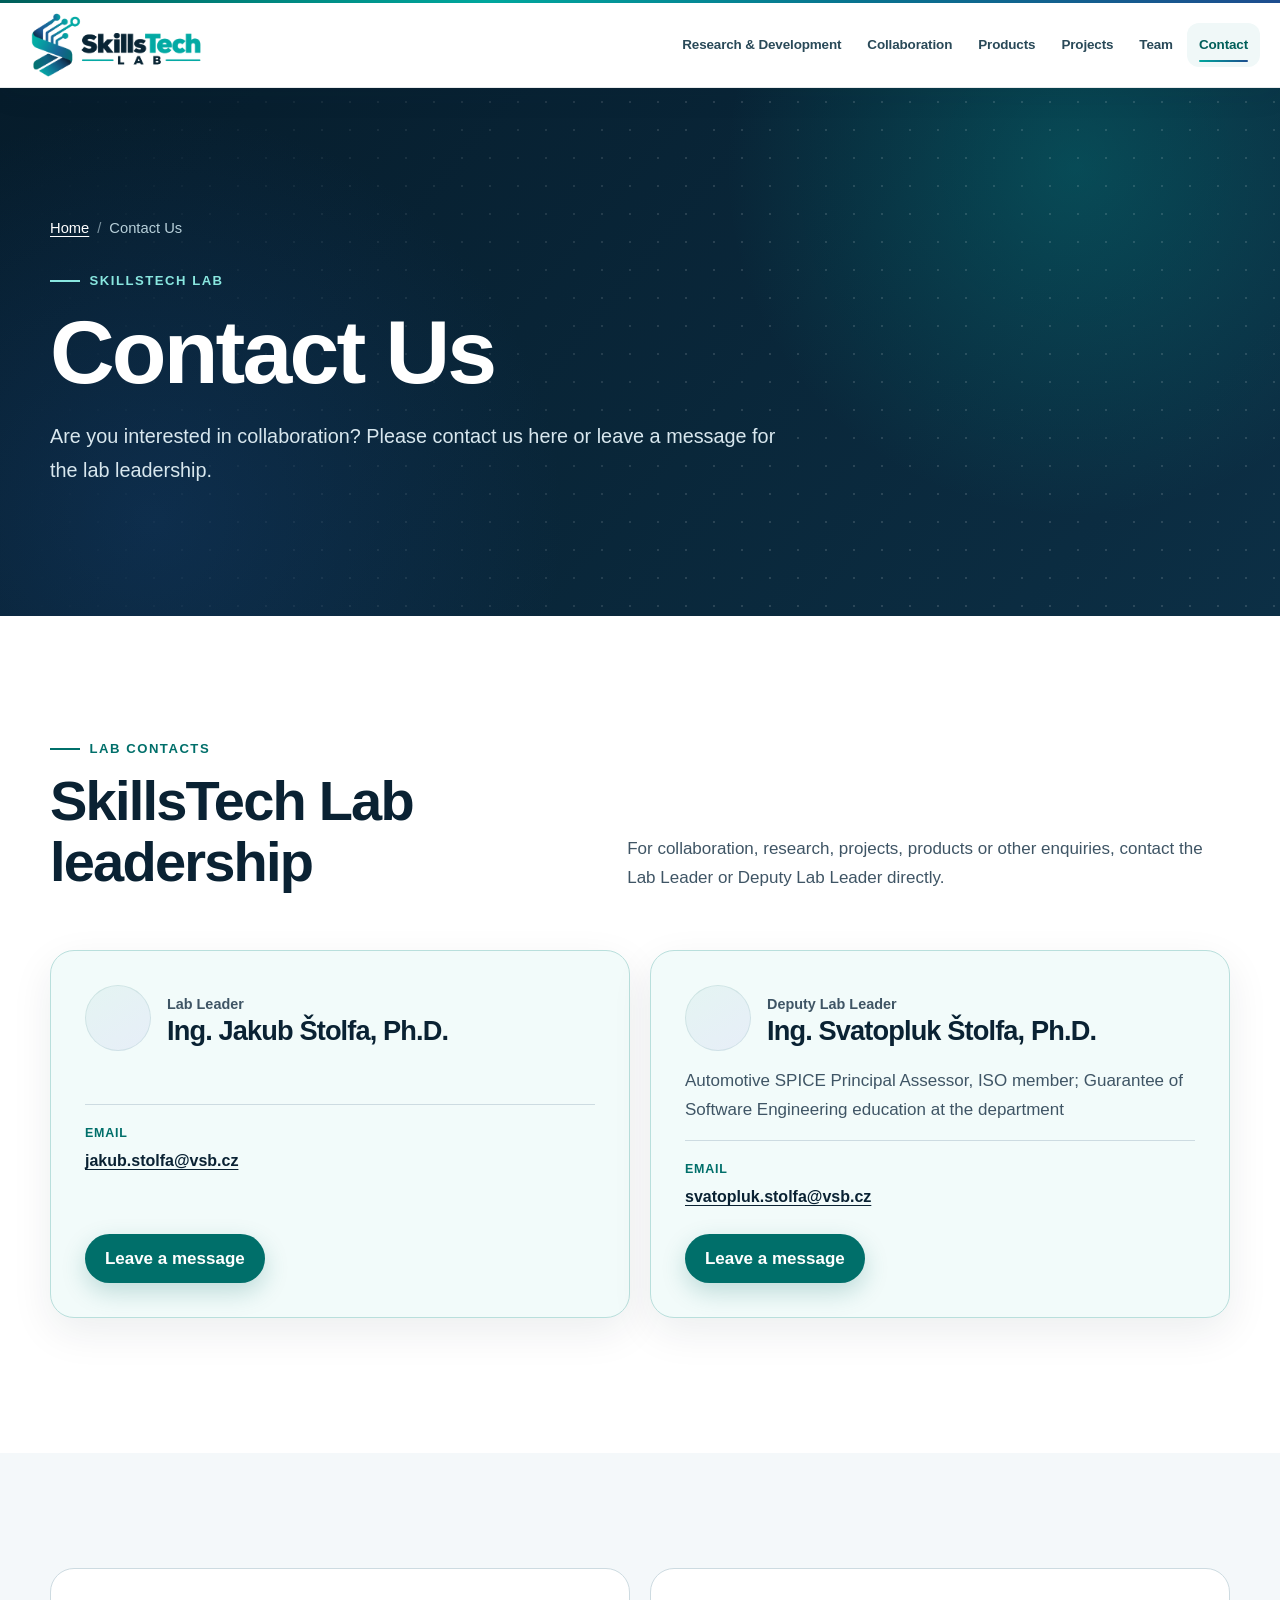
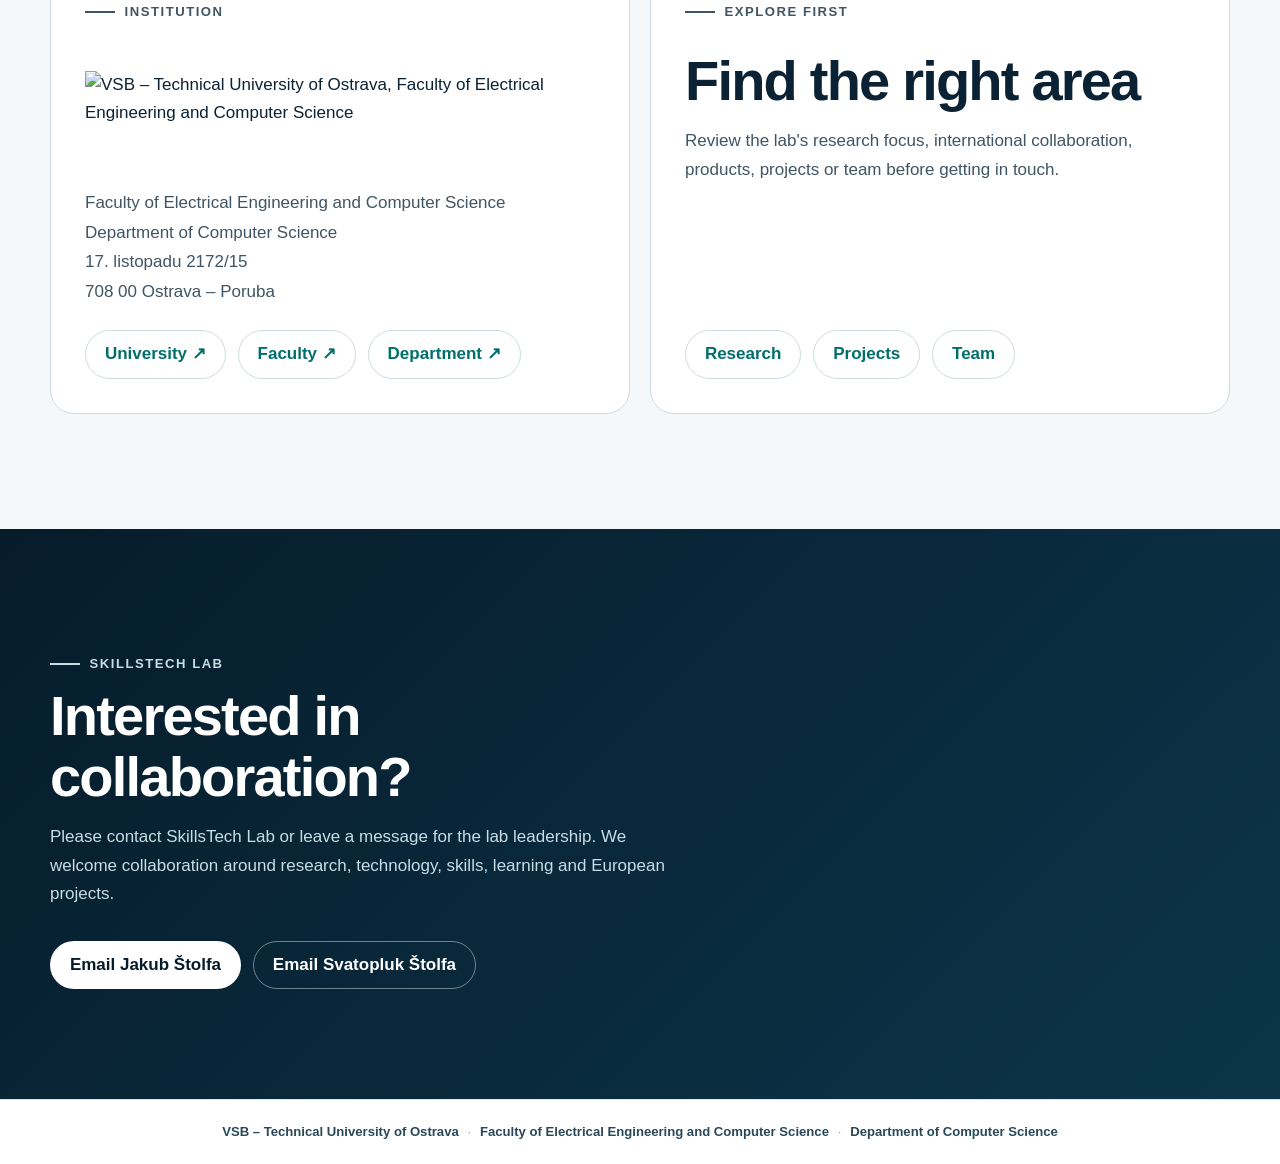
==== commit 9b0cd700: "logo palette updated" ====
--- a/contact.html
+++ b/contact.html
@@ -1,474 +1,242 @@
 <!DOCTYPE html>
+
 <html lang="en">
 <head>
-    <meta charset="utf-8">
-    <meta content="width=device-width, initial-scale=1" name="viewport">
-
-    <title>Contact Us | SkillsTech Lab</title>
-
-    <link href="styles.css" rel="stylesheet"><link href="assets/favicon-32.png" rel="icon" sizes="32x32" type="image/png"/><link href="assets/favicon-192.png" rel="icon" sizes="192x192" type="image/png"/><link href="assets/apple-touch-icon.png" rel="apple-touch-icon" sizes="180x180"/>
-
-    
-    
-    
-</head>
-
+<meta charset="utf-8"/>
+<meta content="width=device-width, initial-scale=1" name="viewport"/>
+<title>Contact Us | SkillsTech Lab</title>
+<link href="styles.css" rel="stylesheet"/><link href="assets/favicon-32.png" rel="icon" sizes="32x32" type="image/png"><link href="assets/favicon-192.png" rel="icon" sizes="192x192" type="image/png"/><link href="assets/apple-touch-icon.png" rel="apple-touch-icon" sizes="180x180"/>
+</link></head>
 <body style="margin:0">
-
 <header class="demo-header">
-    <div aria-hidden="true" class="demo-header-accent"></div>
-
-    <div class="demo-nav">
-
-        <a class="demo-brand" href="index.html"><img alt="SkillsTech Lab" class="demo-brand-logo" src="assets/skillstech-lab-horizontal.png"/></a>
-
-        <button
-            aria-controls="demo-primary-nav"
-            aria-expanded="false"
-            aria-label="Open navigation menu"
-            class="demo-menu-toggle"
-            type="button"
-        >
-            <svg aria-hidden="true" viewBox="0 0 24 24">
-                <path
-                    class="demo-menu-line demo-menu-line--top"
-                    d="M4 6h16">
-                </path>
-
-                <path
-                    class="demo-menu-line demo-menu-line--middle"
-                    d="M4 12h16">
-                </path>
-
-                <path
-                    class="demo-menu-line demo-menu-line--bottom"
-                    d="M4 18h16">
-                </path>
-            </svg>
-        </button>
-
-        <nav
-            aria-label="Primary"
-            data-open="false"
-            id="demo-primary-nav"
-        >
-            <a href="research-development.html">
+<div aria-hidden="true" class="demo-header-accent"></div>
+<div class="demo-nav">
+<a class="demo-brand" href="index.html"><img alt="SkillsTech Lab" class="demo-brand-logo" src="assets/skillstech-lab-horizontal.png"/></a>
+<button aria-controls="demo-primary-nav" aria-expanded="false" aria-label="Open navigation menu" class="demo-menu-toggle" type="button">
+<svg aria-hidden="true" viewbox="0 0 24 24">
+<path class="demo-menu-line demo-menu-line--top" d="M4 6h16">
+</path>
+<path class="demo-menu-line demo-menu-line--middle" d="M4 12h16">
+</path>
+<path class="demo-menu-line demo-menu-line--bottom" d="M4 18h16">
+</path>
+</svg>
+</button>
+<nav aria-label="Primary" data-open="false" id="demo-primary-nav">
+<a href="research-development.html">
                 Research &amp; Development
             </a>
-
-            <a href="strategic-collaboration-network.html">
+<a href="strategic-collaboration-network.html">
                 Collaboration
             </a>
-
-            <a href="products.html">
+<a href="products.html">
                 Products
             </a>
-
-            <a href="projects.html">
+<a href="projects.html">
                 Projects
             </a>
-
-            <a href="team.html">
+<a href="team.html">
                 Team
             </a>
-
-            <a aria-current="page" href="contact.html">
+<a aria-current="page" href="contact.html">
                 Contact
             </a>
-        </nav>
-
-    </div>
+</nav>
+</div>
 </header>
-
-
 <div class="stl-site" id="stl-content">
-
-    <!-- =========================================================
+<!-- =========================================================
          PAGE HERO
     ========================================================== -->
-
-    <section
-        aria-labelledby="stl-page-title"
-        class="stl-page-hero stl-full-bleed"
-    >
-        <div class="stl-container">
-
-            <nav
-                aria-label="Breadcrumb"
-                class="stl-breadcrumbs"
-            >
-                <a href="index.html">Home</a>
-
-                <span aria-hidden="true">/</span>
-
-                <span>Contact Us</span>
-            </nav>
-
-            <p class="stl-kicker">
+<section aria-labelledby="stl-page-title" class="stl-page-hero stl-full-bleed">
+<div class="stl-container">
+<nav aria-label="Breadcrumb" class="stl-breadcrumbs">
+<a href="index.html">Home</a>
+<span aria-hidden="true">/</span>
+<span>Contact Us</span>
+</nav>
+<p class="stl-kicker">
                 SkillsTech Lab
             </p>
-
-            <h1 id="stl-page-title">
+<h1 id="stl-page-title">
                 Contact Us
             </h1>
-
-            <p class="stl-lead">
+<p class="stl-lead">
                 Are you interested in collaboration?
                 Please contact us here or leave a message for the lab leadership.
             </p>
-
-        </div>
-    </section>
-
-
-    <!-- =========================================================
+</div>
+</section>
+<!-- =========================================================
          LAB LEADERSHIP
     ========================================================== -->
-
-    <section class="stl-section stl-full-bleed">
-
-        <div class="stl-container">
-
-            <div class="stl-section-heading">
-
-                <div>
-                    <p class="stl-kicker">
+<section class="stl-section stl-full-bleed">
+<div class="stl-container">
+<div class="stl-section-heading">
+<div>
+<p class="stl-kicker">
                         Lab contacts
                     </p>
-
-                    <h2>
+<h2>
                         SkillsTech Lab leadership
                     </h2>
-                </div>
-
-                <p>
+</div>
+<p>
                     For collaboration, research, projects, products or other
                     enquiries, contact the Lab Leader or Deputy Lab Leader
                     directly.
                 </p>
-
-            </div>
-
-
-            <div class="stl-team-leadership">
-
-                <!-- Jakub Štolfa -->
-
-                <article
-                    class="stl-card stl-person stl-contact-person stl-card--tint"
-                >
-
-                    <div class="stl-person-top">
-
-                        <div class="stl-avatar stl-avatar--photo">
-
-                            <img
-                                alt="Jakub Štolfa"
-                                decoding="async"
-                                loading="lazy"
-                                onerror="this.remove(); this.parentElement.classList.remove('stl-avatar--photo');"
-                                referrerpolicy="no-referrer"
-                                src="https://media.licdn.com/dms/image/v2/C5603AQFQNDHJywJSfA/profile-displayphoto-shrink_200_200/profile-displayphoto-shrink_200_200/0/1565177416985?e=2147483647&amp;t=F_jRFLxVQv9EkkKaudqaiWW73NqvSwDwxLXxCBRmxi4&amp;v=beta"
-                            >
-
-                        </div>
-
-
-                        <div>
-                            <p class="stl-role">
+</div>
+<div class="stl-team-leadership">
+<!-- Jakub Štolfa -->
+<article class="stl-card stl-person stl-contact-person stl-card--tint">
+<div class="stl-person-top">
+<div class="stl-avatar stl-avatar--photo">
+<img alt="Jakub Štolfa" decoding="async" loading="lazy" onerror="this.remove(); this.parentElement.classList.remove('stl-avatar--photo');" referrerpolicy="no-referrer" src="https://media.licdn.com/dms/image/v2/C5603AQFQNDHJywJSfA/profile-displayphoto-shrink_200_200/profile-displayphoto-shrink_200_200/0/1565177416985?e=2147483647&amp;t=F_jRFLxVQv9EkkKaudqaiWW73NqvSwDwxLXxCBRmxi4&amp;v=beta"/>
+</div>
+<div>
+<p class="stl-role">
                                 Lab Leader
                             </p>
-
-                            <h3>
+<h3>
                                 Ing. Jakub Štolfa, Ph.D.
                             </h3>
-                        </div>
-
-                    </div>
-
-
-                    <div class="stl-contact-detail">
-
-                        <span>Email</span>
-
-                        <a
-                            class="stl-contact-email"
-                            href="mailto:jakub.stolfa@vsb.cz"
-                        >
+</div>
+</div>
+<div class="stl-contact-detail">
+<span>Email</span>
+<a class="stl-contact-email" href="mailto:jakub.stolfa@vsb.cz">
                             jakub.stolfa@vsb.cz
                         </a>
-
-                    </div>
-
-
-                    <div class="stl-actions stl-contact-message-actions">
-
-                        <a
-                            class="stl-button"
-                            href="mailto:jakub.stolfa@vsb.cz?subject=SkillsTech%20Lab%20collaboration"
-                        >
+</div>
+<div class="stl-actions stl-contact-message-actions">
+<a class="stl-button" href="mailto:jakub.stolfa@vsb.cz?subject=SkillsTech%20Lab%20collaboration">
                             Leave a message
                         </a>
-
-                    </div>
-
-                </article>
-
-
-                <!-- Svatopluk Štolfa -->
-
-                <article
-                    class="stl-card stl-person stl-contact-person stl-card--tint"
-                >
-
-                    <div class="stl-person-top">
-
-                        <div class="stl-avatar stl-avatar--photo">
-
-                            <img
-                                alt="Svatopluk Štolfa"
-                                decoding="async"
-                                loading="lazy"
-                                onerror="this.remove(); this.parentElement.classList.remove('stl-avatar--photo');"
-                                referrerpolicy="no-referrer"
-                                src="https://media.licdn.com/dms/image/v2/C5603AQHvuAElLj3Tjw/profile-displayphoto-shrink_800_800/profile-displayphoto-shrink_800_800/0/1579268374802?e=1788393600&amp;v=beta&amp;t=J__UDE4Uug3UkAa-SETCk0Wkm-ZQ8UpiNxeWoXHxiso"
-                            >
-
-                        </div>
-
-
-                        <div>
-
-                            <p class="stl-role">
+</div>
+</article>
+<!-- Svatopluk Štolfa -->
+<article class="stl-card stl-person stl-contact-person stl-card--tint">
+<div class="stl-person-top">
+<div class="stl-avatar stl-avatar--photo">
+<img alt="Svatopluk Štolfa" decoding="async" loading="lazy" onerror="this.remove(); this.parentElement.classList.remove('stl-avatar--photo');" referrerpolicy="no-referrer" src="https://media.licdn.com/dms/image/v2/C5603AQHvuAElLj3Tjw/profile-displayphoto-shrink_800_800/profile-displayphoto-shrink_800_800/0/1579268374802?e=1788393600&amp;v=beta&amp;t=J__UDE4Uug3UkAa-SETCk0Wkm-ZQ8UpiNxeWoXHxiso"/>
+</div>
+<div>
+<p class="stl-role">
                                 Deputy Lab Leader
                             </p>
-
-                            <h3>
+<h3>
                                 Ing. Svatopluk Štolfa, Ph.D.
                             </h3>
-
-                        </div>
-
-                    </div>
-
-
-                    <p>
-                        Automotive SPICE Principal Assessor, ISO member
-                    </p>
-
-
-                    <div class="stl-contact-detail">
-
-                        <span>Email</span>
-
-                        <a
-                            class="stl-contact-email"
-                            href="mailto:svatopluk.stolfa@vsb.cz"
-                        >
+</div>
+</div>
+<p>
+                        Automotive SPICE Principal Assessor, ISO member; Guarantee of Software Engineering education at the department
+                    </p>
+<div class="stl-contact-detail">
+<span>Email</span>
+<a class="stl-contact-email" href="mailto:svatopluk.stolfa@vsb.cz">
                             svatopluk.stolfa@vsb.cz
                         </a>
-
-                    </div>
-
-
-                    <div class="stl-actions stl-contact-message-actions">
-
-                        <a
-                            class="stl-button"
-                            href="mailto:svatopluk.stolfa@vsb.cz?subject=SkillsTech%20Lab%20collaboration"
-                        >
+</div>
+<div class="stl-actions stl-contact-message-actions">
+<a class="stl-button" href="mailto:svatopluk.stolfa@vsb.cz?subject=SkillsTech%20Lab%20collaboration">
                             Leave a message
                         </a>
-
-                    </div>
-
-                </article>
-
-            </div>
-
-        </div>
-
-    </section>
-
-
-    <!-- =========================================================
+</div>
+</article>
+</div>
+</div>
+</section>
+<!-- =========================================================
          INSTITUTION / EXPLORE
     ========================================================== -->
-
-    <section
-        class="stl-section stl-section--soft stl-full-bleed"
-    >
-
-        <div class="stl-container">
-
-            <div class="stl-grid stl-grid--2">
-
-
-                <!-- Institution -->
-
-                <article class="stl-card stl-card--flat stl-contact-context">
-
-    <p class="stl-kicker">
+<section class="stl-section stl-section--soft stl-full-bleed">
+<div class="stl-container">
+<div class="stl-grid stl-grid--2">
+<!-- Institution -->
+<article class="stl-card stl-card--flat stl-contact-context">
+<p class="stl-kicker">
         Institution
     </p>
-
-    <img
-        class="stl-institution-logo"
-        src="https://www.fei.vsb.cz/share/webresources/logos/full/colorful/fei/460_cs.svg"
-        alt="VSB – Technical University of Ostrava, Faculty of Electrical Engineering and Computer Science"
-        loading="lazy"
-        decoding="async"
-    >
-
-    <address class="stl-address">
+<img alt="VSB – Technical University of Ostrava, Faculty of Electrical Engineering and Computer Science" class="stl-institution-logo" decoding="async" loading="lazy" src="https://www.fei.vsb.cz/share/webresources/logos/full/colorful/fei/460_cs.svg"/>
+<address class="stl-address">
         Faculty of Electrical Engineering and Computer Science
-        <br>
+        <br/>
         Department of Computer Science
-        <br>
+        <br/>
         17. listopadu 2172/15
-        <br>
+        <br/>
         708 00 Ostrava – Poruba
     </address>
-
-    <div class="stl-actions stl-institution-links">
-
-        <a
-            class="stl-button stl-button--text"
-            href="https://www.vsb.cz/en"
-            target="_blank"
-            rel="noopener noreferrer"
-        >
+<div class="stl-actions stl-institution-links">
+<a class="stl-button stl-button--text" href="https://www.vsb.cz/en" rel="noopener noreferrer" target="_blank">
             University ↗
         </a>
-
-        <a
-            class="stl-button stl-button--text"
-            href="https://www.fei.vsb.cz/en/faculty/"
-            target="_blank"
-            rel="noopener noreferrer"
-        >
+<a class="stl-button stl-button--text" href="https://www.fei.vsb.cz/en/faculty/" rel="noopener noreferrer" target="_blank">
             Faculty ↗
         </a>
-
-        <a
-            class="stl-button stl-button--text"
-            href="https://www.fei.vsb.cz/460/en"
-            target="_blank"
-            rel="noopener noreferrer"
-        >
+<a class="stl-button stl-button--text" href="https://www.fei.vsb.cz/460/en" rel="noopener noreferrer" target="_blank">
             Department ↗
         </a>
-
-    </div>
-
-</article>
-
-
-                <!-- Explore -->
-
-                <article
-                    class="stl-card stl-card--flat stl-contact-context"
-                >
-
-                    <p class="stl-kicker">
+</div>
+</article>
+<!-- Explore -->
+<article class="stl-card stl-card--flat stl-contact-context">
+<p class="stl-kicker">
                         Explore first
                     </p>
-
-                    <h2>
+<h2>
                         Find the right area
                     </h2>
-
-                    <p>
+<p>
                         Review the lab's research focus, international
                         collaboration, products, projects or team before
                         getting in touch.
                     </p>
-
-
-                    <div class="stl-actions">
-
-                        <a
-                            class="stl-button stl-button--text"
-                            href="research-development.html"
-                        >
+<div class="stl-actions">
+<a class="stl-button stl-button--text" href="research-development.html">
                             Research
                         </a>
-
-                        <a
-                            class="stl-button stl-button--text"
-                            href="projects.html"
-                        >
+<a class="stl-button stl-button--text" href="projects.html">
                             Projects
                         </a>
-
-                        <a
-                            class="stl-button stl-button--text"
-                            href="team.html"
-                        >
+<a class="stl-button stl-button--text" href="team.html">
                             Team
                         </a>
-
-                    </div>
-
-                </article>
-
-            </div>
-
-        </div>
-
-    </section>
-
-
-    <!-- =========================================================
+</div>
+</article>
+</div>
+</div>
+</section>
+<!-- =========================================================
          END CTA
     ========================================================== -->
-
-    <section class="stl-endcap stl-full-bleed">
-
-        <div class="stl-container">
-
-            <p class="stl-kicker">
+<section class="stl-endcap stl-full-bleed">
+<div class="stl-container">
+<p class="stl-kicker">
                 SkillsTech Lab
             </p>
-
-            <h2>
+<h2>
                 Interested in collaboration?
             </h2>
-
-            <p>
+<p>
                 Please contact SkillsTech Lab or leave a message for the lab
                 leadership. We welcome collaboration around research,
                 technology, skills, learning and European projects.
             </p>
-
-
-            <div class="stl-actions">
-
-                <a
-                    class="stl-button stl-button--light"
-                    href="mailto:jakub.stolfa@vsb.cz?subject=SkillsTech%20Lab%20collaboration"
-                >
+<div class="stl-actions">
+<a class="stl-button stl-button--light" href="mailto:jakub.stolfa@vsb.cz?subject=SkillsTech%20Lab%20collaboration">
                     Email Jakub Štolfa
                 </a>
-
-                <a
-                    class="stl-button stl-button--ghost"
-                    href="mailto:svatopluk.stolfa@vsb.cz?subject=SkillsTech%20Lab%20collaboration"
-                >
+<a class="stl-button stl-button--ghost" href="mailto:svatopluk.stolfa@vsb.cz?subject=SkillsTech%20Lab%20collaboration">
                     Email Svatopluk Štolfa
                 </a>
-
-            </div>
-
-        </div>
-
-    </section>
-
-</div>
-
-
-<footer class="demo-footer"><div class="demo-footer-inner"><strong>VSB – Technical University of Ostrava · Faculty of Electrical Engineering and Computer Science · Department of Computer Science</strong></div></footer>
-<script defer src="mobile-menu.js"></script>
-
+</div>
+</div>
+</section>
+</div>
+<footer class="demo-footer"><div class="demo-footer-inner"><nav aria-label="Institution links" class="demo-footer-links"><a href="https://www.vsb.cz/en" rel="noopener noreferrer" target="_blank">VSB – Technical University of Ostrava</a><span aria-hidden="true">·</span><a href="https://www.fei.vsb.cz/en/faculty/" rel="noopener noreferrer" target="_blank">Faculty of Electrical Engineering and Computer Science</a><span aria-hidden="true">·</span><a href="https://www.fei.vsb.cz/460/en" rel="noopener noreferrer" target="_blank">Department of Computer Science</a></nav></div></footer>
+<script defer="" src="mobile-menu.js"></script>
 </body>
 </html>
--- a/styles.css
+++ b/styles.css
@@ -1370,3 +1370,42 @@
         margin-bottom: 1.5rem;
     }
 }
+
+/* Team profile links */
+.stl-site .stl-person-links { margin-top: auto; }
+.stl-site .stl-button--linkedin {
+  gap: .45rem;
+  border-color: rgba(0, 111, 106, .24);
+  background: linear-gradient(135deg, rgba(0,111,106,.075), rgba(8,115,143,.07));
+  color: #075e68;
+}
+.stl-site .stl-button--linkedin:hover {
+  border-color: rgba(0,111,106,.38);
+  background: #e8f6f5;
+  color: #054f57;
+}
+
+/* Clickable institution footer */
+.demo-footer-links {
+  display: flex;
+  flex-wrap: wrap;
+  justify-content: center;
+  align-items: center;
+  gap: .35rem .55rem;
+}
+.demo-footer-links a {
+  color: #294958;
+  font-weight: 700;
+  text-decoration: none;
+  text-underline-offset: .18em;
+}
+.demo-footer-links a:hover {
+  color: #006f6a;
+  text-decoration: underline;
+}
+.demo-footer-links a:focus-visible {
+  outline: 3px solid #061c2b;
+  outline-offset: 3px;
+  border-radius: 5px;
+}
+.demo-footer-links span { color: #91a7b1; }
